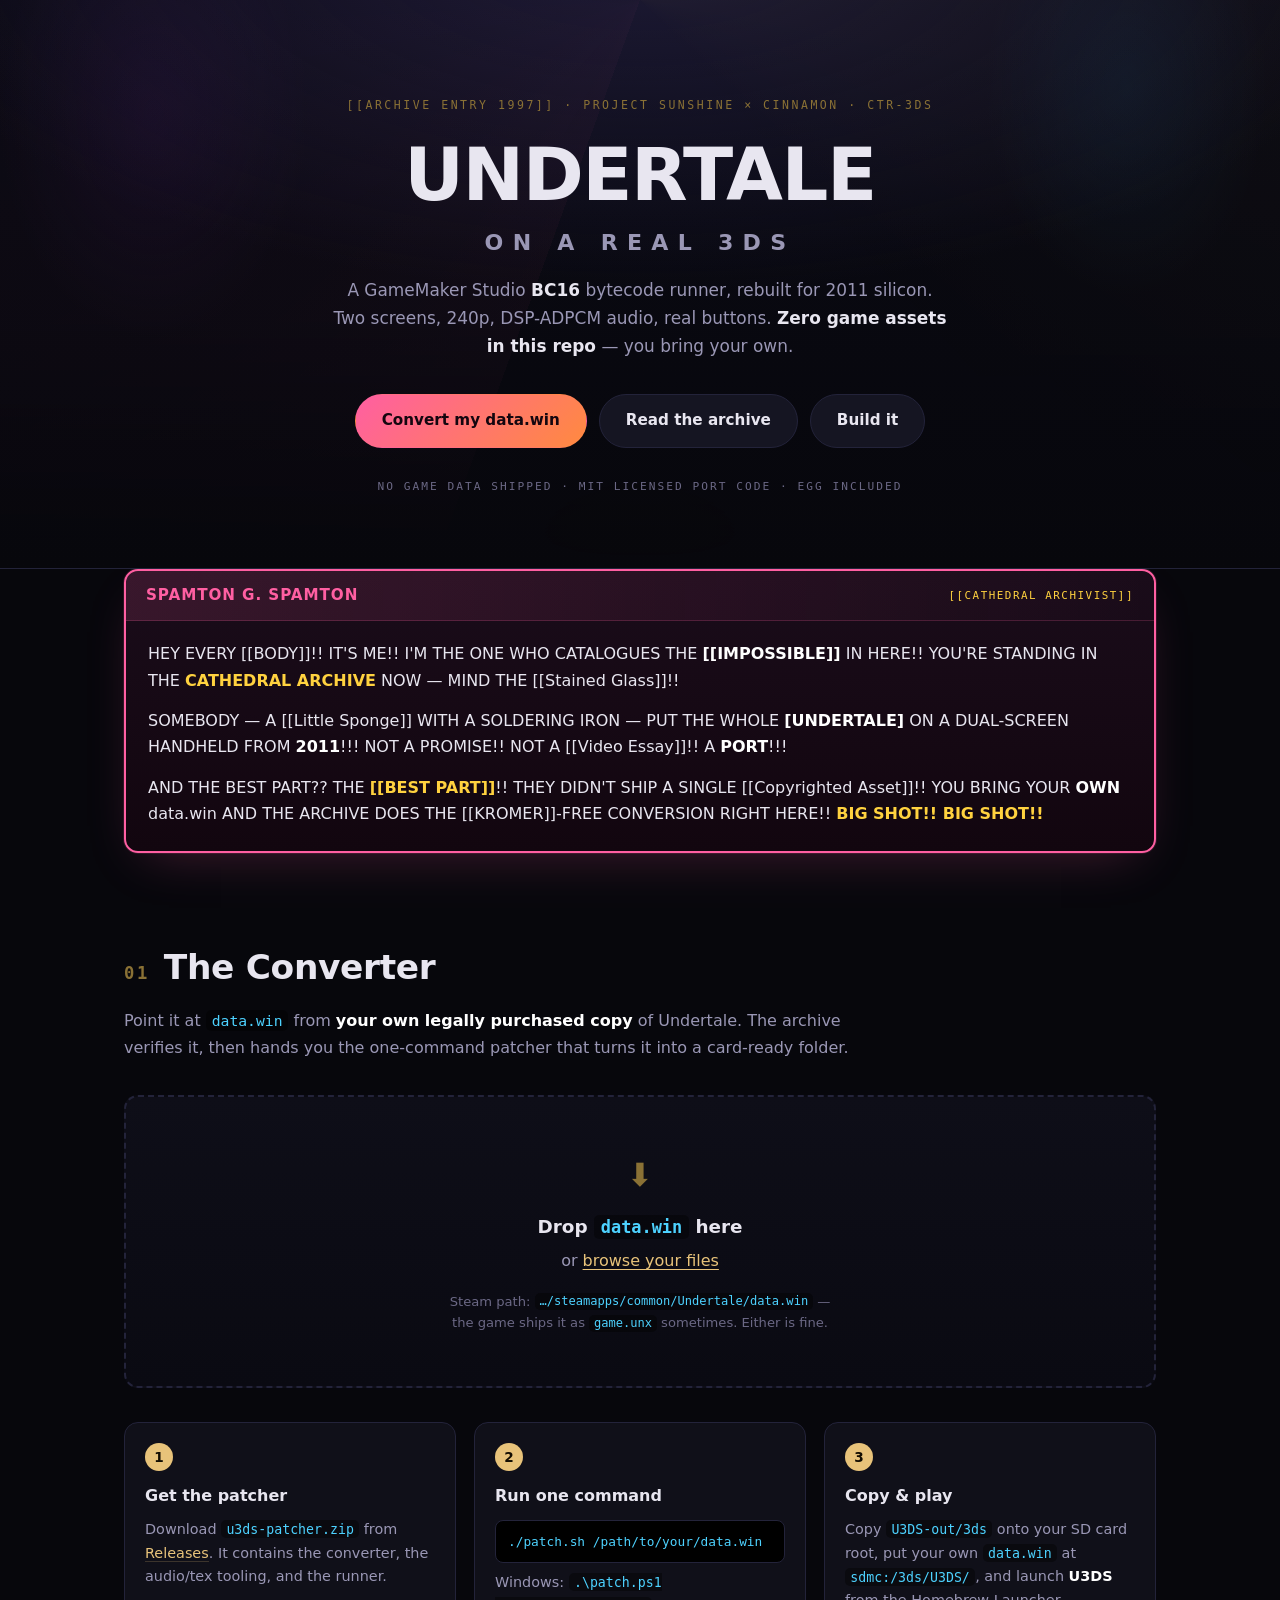
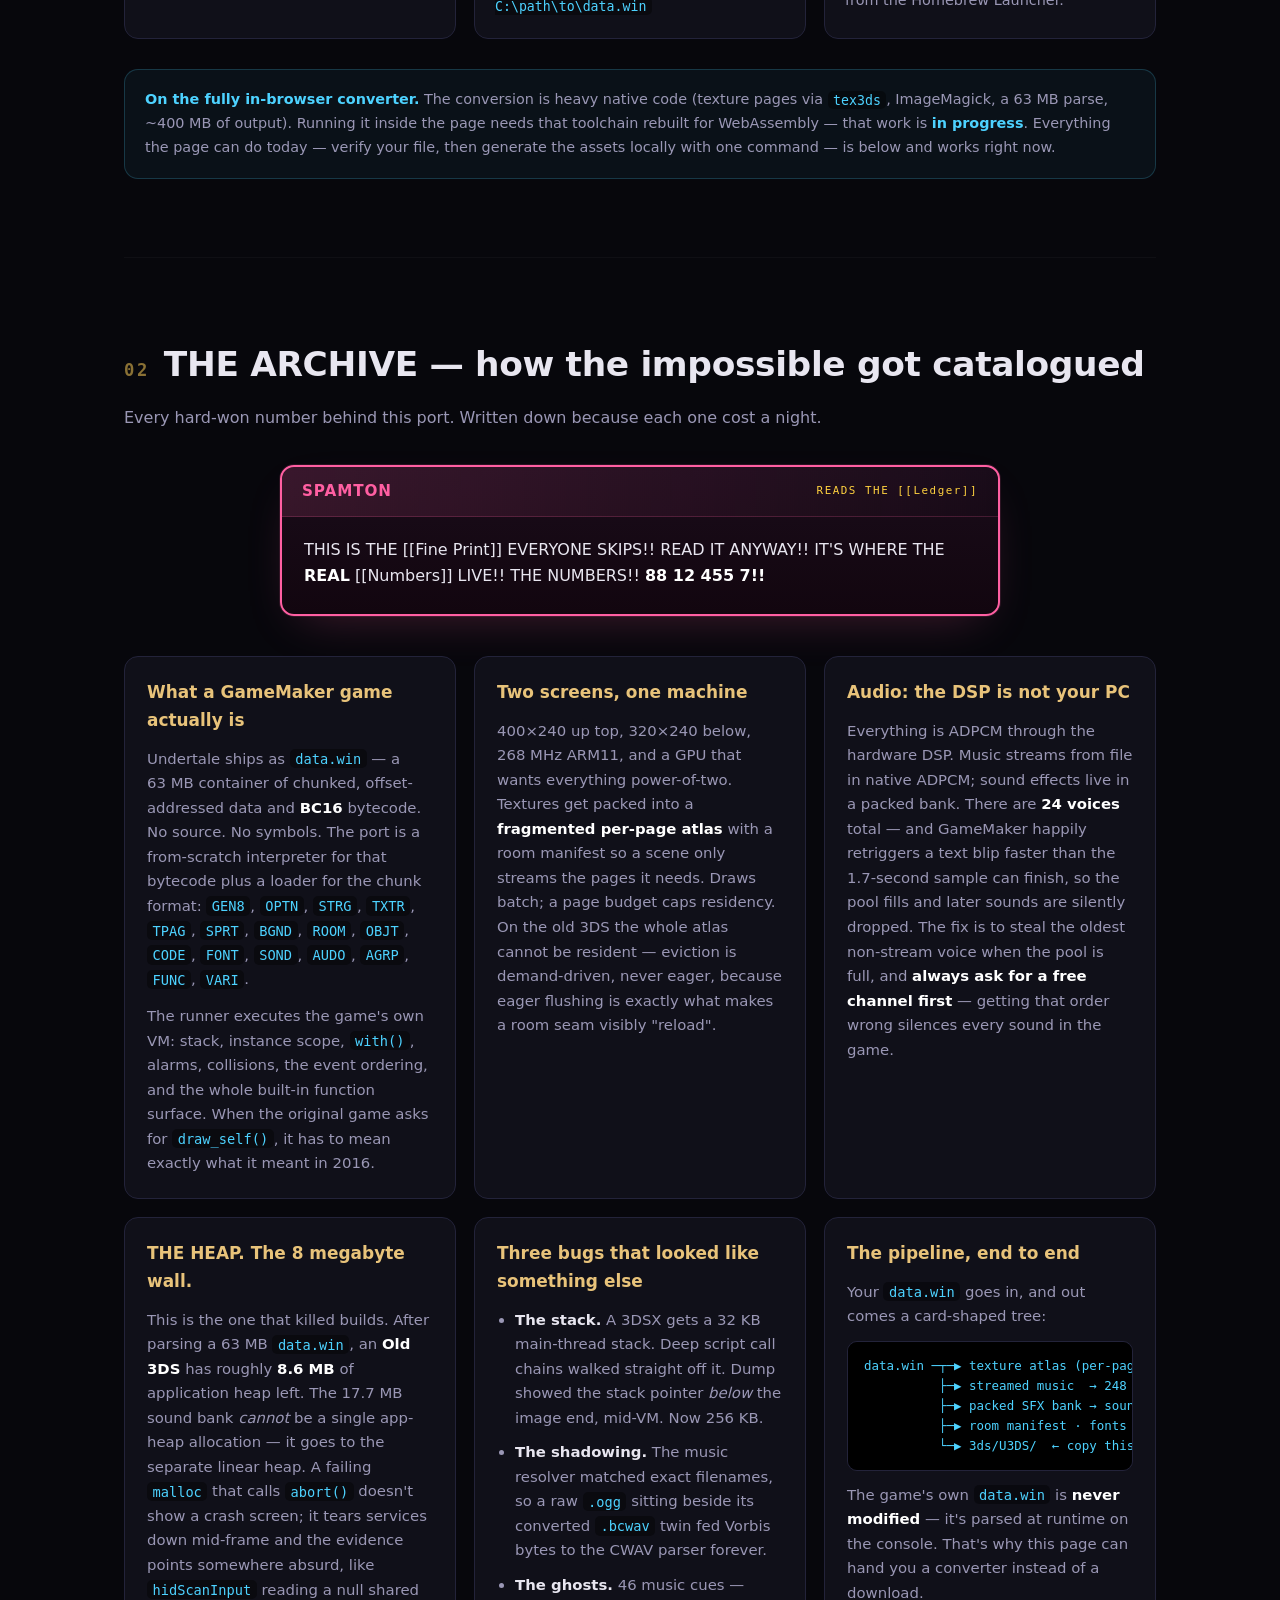
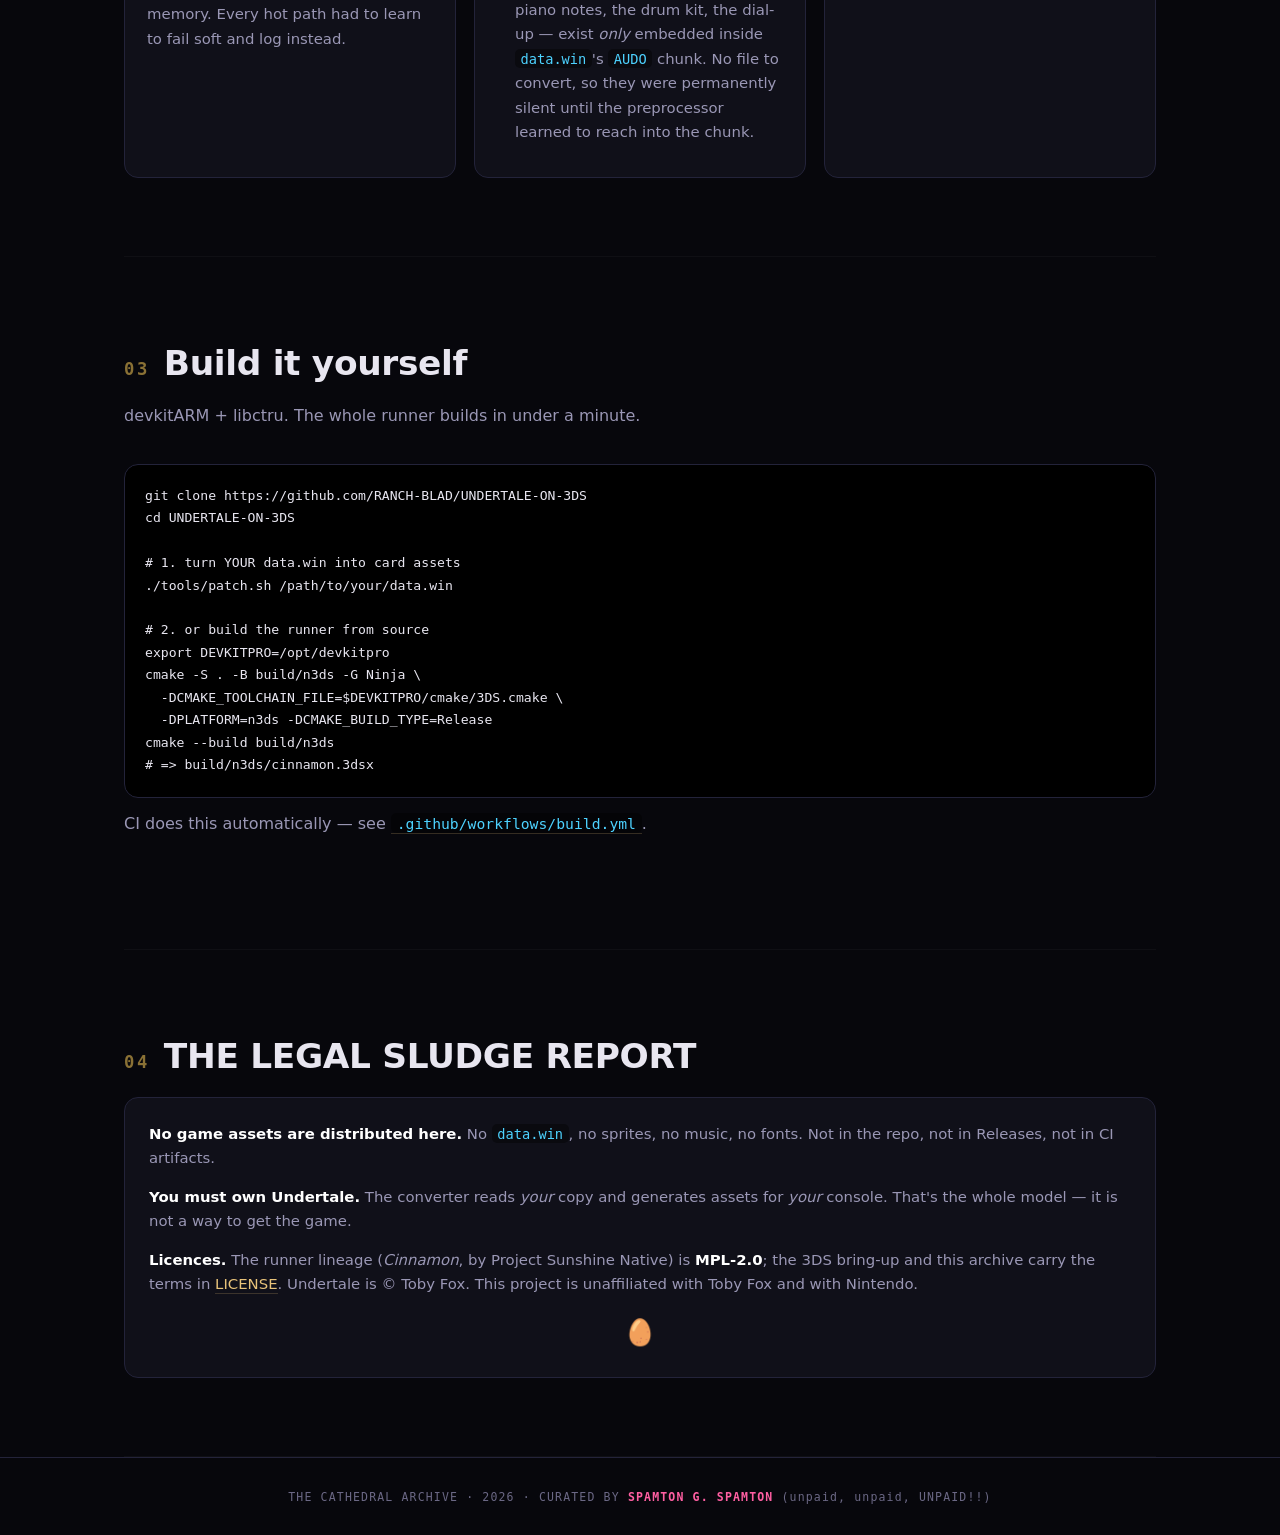
==== docs/index.html @ ea63e099 "[[HERE IT IS!!]] U3DS v1.0 - the cathedral archive Ships the full port: GameMaker BC16 runner for ol" ====
<!DOCTYPE html>
<html lang="en">
<head>
<meta charset="utf-8">
<meta name="viewport" content="width=device-width, initial-scale=1">
<title>UNDERTALE ON 3DS — the cathedral archive</title>
<meta name="description" content="UNDERTALE running natively on old 3DS/2DS homebrew. Bring your own data.win. Convert, copy, play.">
<link rel="stylesheet" href="assets/style.css">
<link rel="icon" href="data:image/svg+xml,<svg xmlns='http://www.w3.org/2000/svg' viewBox='0 0 100 100'><text y='.9em' font-size='90'>🥚</text></svg>">
</head>
<body>

<header class="hero">
  <div class="stained"></div>
  <div class="hero-inner">
    <p class="eyebrow">[[ARCHIVE ENTRY 1997]] · PROJECT SUNSHINE × CINNAMON · CTR-3DS</p>
    <h1>UNDERTALE<span>on a real 3DS</span></h1>
    <p class="lede">
      A GameMaker Studio <b>BC16</b> bytecode runner, rebuilt for 2011 silicon.
      Two screens, 240p, DSP-ADPCM audio, real buttons.
      <b>Zero game assets in this repo</b> — you bring your own.
    </p>
    <div class="hero-cta">
      <a class="btn btn-primary" href="#convert">Convert my data.win</a>
      <a class="btn" href="#archive">Read the archive</a>
      <a class="btn" href="#build">Build it</a>
    </div>
    <p class="banner-note">NO GAME DATA SHIPPED · MIT LICENSED PORT CODE · EGG INCLUDED</p>
  </div>
</header>

<main>

<!-- ══════════════════ SPAMTON SPEAKS ══════════════════ -->
<section class="spamton" id="spamton">
  <div class="spamton-box">
    <div class="spamton-head">
      <span class="spamton-name">SPAMTON G. SPAMTON</span>
      <span class="spamton-tag">[[CATHEDRAL ARCHIVIST]]</span>
    </div>
    <div class="spamton-body">
      <p>HEY EVERY [[BODY]]!! IT'S ME!! I'M THE ONE WHO CATALOGUES THE <b>[[IMPOSSIBLE]]</b> IN HERE!! YOU'RE STANDING IN THE <span class="hl">CATHEDRAL ARCHIVE</span> NOW — MIND THE [[Stained Glass]]!!</p>
      <p>SOMEBODY — A [[Little Sponge]] WITH A SOLDERING IRON — PUT THE WHOLE <b>[UNDERTALE]</b> ON A DUAL-SCREEN HANDHELD FROM <b>2011</b>!!! NOT A PROMISE!! NOT A [[Video Essay]]!! A <b>PORT</b>!!!</p>
      <p>AND THE BEST PART?? THE <span class="hl">[[BEST PART]]</span>!! THEY DIDN'T SHIP A SINGLE [[Copyrighted Asset]]!! YOU BRING YOUR <b>OWN</b> data.win AND THE ARCHIVE DOES THE [[KROMER]]-FREE CONVERSION RIGHT HERE!! <span class="blink">BIG SHOT!! BIG SHOT!!</span></p>
    </div>
  </div>
</section>

<!-- ══════════════════ CONVERTER ══════════════════ -->
<section id="convert" class="section">
  <h2><span class="num">01</span> The Converter</h2>
  <p class="sub">Point it at <code>data.win</code> from <b>your own legally purchased copy</b> of Undertale. The archive verifies it, then hands you the one-command patcher that turns it into a card-ready folder.</p>

  <div class="converter">
    <div class="drop" id="drop">
      <input type="file" id="file" accept=".win,.unx" hidden>
      <div class="drop-inner">
        <div class="drop-icon">⬇</div>
        <p class="drop-title">Drop <code>data.win</code> here</p>
        <p class="drop-sub">or <button class="link" id="browse">browse your files</button></p>
        <p class="drop-hint">Steam path: <code>…/steamapps/common/Undertale/data.win</code> —<br>the game ships it as <code>game.unx</code> sometimes. Either is fine.</p>
      </div>
    </div>

    <div class="report" id="report" hidden>
      <h3>Analysis</h3>
      <table class="kv" id="kv"></table>
      <div id="verdict"></div>
    </div>
  </div>

  <div class="steps">
    <div class="step">
      <span class="step-n">1</span>
      <h4>Get the patcher</h4>
      <p>Download <code>u3ds-patcher.zip</code> from <a href="../../releases/latest">Releases</a>. It contains the converter, the audio/tex tooling, and the runner.</p>
    </div>
    <div class="step">
      <span class="step-n">2</span>
      <h4>Run one command</h4>
      <pre><code>./patch.sh /path/to/your/data.win</code></pre>
      <p>Windows: <code>.\patch.ps1 C:\path\to\data.win</code></p>
    </div>
    <div class="step">
      <span class="step-n">3</span>
      <h4>Copy &amp; play</h4>
      <p>Copy <code>U3DS-out/3ds</code> onto your SD card root, put your own <code>data.win</code> at <code>sdmc:/3ds/U3DS/</code>, and launch <b>U3DS</b> from the Homebrew Launcher.</p>
    </div>
  </div>

  <div class="notice">
    <b>On the fully in-browser converter.</b> The conversion is heavy native code
    (texture pages via <code>tex3ds</code>, ImageMagick, a 63&nbsp;MB parse, ~400&nbsp;MB of output).
    Running it inside the page needs that toolchain rebuilt for WebAssembly — that work is
    <b>in progress</b>. Everything the page can do today — verify your file, then generate the
    assets locally with one command — is below and works right now.
  </div>
</section>

<!-- ══════════════════ THE ARCHIVE ══════════════════ -->
<section id="archive" class="section">
  <h2><span class="num">02</span> THE ARCHIVE — how the impossible got catalogued</h2>
  <p class="sub">Every hard-won number behind this port. Written down because each one cost a night.</p>

  <div class="spamton small">
    <div class="spamton-box">
      <div class="spamton-head"><span class="spamton-name">SPAMTON</span><span class="spamton-tag">READS THE [[Ledger]]</span></div>
      <div class="spamton-body">
        <p>THIS IS THE [[Fine Print]] EVERYONE SKIPS!! READ IT ANYWAY!! IT'S WHERE THE <b>REAL</b> [[Numbers]] LIVE!! THE NUMBERS!! <b>88 12 455 7!!</b></p>
      </div>
    </div>
  </div>

  <div class="grid">
    <article class="card">
      <h3>What a GameMaker game actually is</h3>
      <p>Undertale ships as <code>data.win</code> — a 63&nbsp;MB container of chunked, offset-addressed data
      and <b>BC16</b> bytecode. No source. No symbols. The port is a from-scratch interpreter for that
      bytecode plus a loader for the chunk format: <code>GEN8</code>, <code>OPTN</code>, <code>STRG</code>,
      <code>TXTR</code>, <code>TPAG</code>, <code>SPRT</code>, <code>BGND</code>, <code>ROOM</code>,
      <code>OBJT</code>, <code>CODE</code>, <code>FONT</code>, <code>SOND</code>, <code>AUDO</code>,
      <code>AGRP</code>, <code>FUNC</code>, <code>VARI</code>.</p>
      <p>The runner executes the game's own VM: stack, instance scope, <code>with()</code>, alarms,
      collisions, the event ordering, and the whole built-in function surface. When the
      original game asks for <code>draw_self()</code>, it has to mean exactly what it meant in 2016.</p>
    </article>

    <article class="card">
      <h3>Two screens, one machine</h3>
      <p>400×240 up top, 320×240 below, 268&nbsp;MHz ARM11, and a GPU that wants everything
      power-of-two. Textures get packed into a <b>fragmented per-page atlas</b> with a room
      manifest so a scene only streams the pages it needs. Draws batch; a page budget caps
      residency. On the old 3DS the whole atlas cannot be resident — eviction is demand-driven,
      never eager, because eager flushing is exactly what makes a room seam visibly "reload".</p>
    </article>

    <article class="card">
      <h3>Audio: the DSP is not your PC</h3>
      <p>Everything is ADPCM through the hardware DSP. Music streams from file in native
      ADPCM; sound effects live in a packed bank. There are <b>24 voices</b> total — and
      GameMaker happily retriggers a text blip faster than the 1.7-second sample can finish,
      so the pool fills and later sounds are silently dropped. The fix is to steal the oldest
      non-stream voice when the pool is full, and <b>always ask for a free channel first</b> —
      getting that order wrong silences every sound in the game.</p>
    </article>

    <article class="card">
      <h3>THE HEAP. The 8 megabyte wall.</h3>
      <p>This is the one that killed builds. After parsing a 63&nbsp;MB <code>data.win</code>, an
      <b>Old 3DS</b> has roughly <b>8.6&nbsp;MB</b> of application heap left. The 17.7&nbsp;MB sound bank
      <i>cannot</i> be a single app-heap allocation — it goes to the separate linear heap.
      A failing <code>malloc</code> that calls <code>abort()</code> doesn't show a crash screen; it tears
      services down mid-frame and the evidence points somewhere absurd, like <code>hidScanInput</code>
      reading a null shared memory. Every hot path had to learn to fail soft and log instead.</p>
    </article>

    <article class="card">
      <h3>Three bugs that looked like something else</h3>
      <ul>
        <li><b>The stack.</b> A 3DSX gets a 32&nbsp;KB main-thread stack. Deep script call chains
        walked straight off it. Dump showed the stack pointer <i>below</i> the image end, mid-VM.
        Now 256&nbsp;KB.</li>
        <li><b>The shadowing.</b> The music resolver matched exact filenames, so a raw
        <code>.ogg</code> sitting beside its converted <code>.bcwav</code> twin fed Vorbis bytes to the
        CWAV parser forever.</li>
        <li><b>The ghosts.</b> 46 music cues — piano notes, the drum kit, the dial-up — exist
        <i>only</i> embedded inside <code>data.win</code>'s <code>AUDO</code> chunk. No file to convert,
        so they were permanently silent until the preprocessor learned to reach into the chunk.</li>
      </ul>
    </article>

    <article class="card">
      <h3>The pipeline, end to end</h3>
      <p>Your <code>data.win</code> goes in, and out comes a card-shaped tree:</p>
      <pre class="flow">data.win ─┬─▶ texture atlas (per-page .t3x) + direct assets
          ├─▶ streamed music  → 248 × .bcwav   (incl. embedded-AUDO)
          ├─▶ packed SFX bank → sound_bank.bin (PCM16)
          ├─▶ room manifest · fonts · borders
          └─▶ 3ds/U3DS/  ← copy this to the card</pre>
      <p>The game's own <code>data.win</code> is <b>never modified</b> — it's parsed at runtime on the
      console. That's why this page can hand you a converter instead of a download.</p>
    </article>
  </div>
</section>

<!-- ══════════════════ BUILD ══════════════════ -->
<section id="build" class="section">
  <h2><span class="num">03</span> Build it yourself</h2>
  <p class="sub">devkitARM + libctru. The whole runner builds in under a minute.</p>
<pre class="code"><code>git clone https://github.com/RANCH-BLAD/UNDERTALE-ON-3DS
cd UNDERTALE-ON-3DS

# 1. turn YOUR data.win into card assets
./tools/patch.sh /path/to/your/data.win

# 2. or build the runner from source
export DEVKITPRO=/opt/devkitpro
cmake -S . -B build/n3ds -G Ninja \
  -DCMAKE_TOOLCHAIN_FILE=$DEVKITPRO/cmake/3DS.cmake \
  -DPLATFORM=n3ds -DCMAKE_BUILD_TYPE=Release
cmake --build build/n3ds
# => build/n3ds/cinnamon.3dsx</code></pre>
  <p class="sub">CI does this automatically — see <a href=".github/workflows/build.yml"><code>.github/workflows/build.yml</code></a>.</p>
</section>

<!-- ══════════════════ LEGAL ══════════════════ -->
<section id="legal" class="section">
  <h2><span class="num">04</span> THE LEGAL SLUDGE REPORT</h2>
  <div class="legal">
    <p><b>No game assets are distributed here.</b> No <code>data.win</code>, no sprites, no music, no fonts.
    Not in the repo, not in Releases, not in CI artifacts.</p>
    <p><b>You must own Undertale.</b> The converter reads <i>your</i> copy and generates assets for
    <i>your</i> console. That's the whole model — it is not a way to get the game.</p>
    <p><b>Licences.</b> The runner lineage (<i>Cinnamon</i>, by Project Sunshine Native) is
    <b>MPL-2.0</b>; the 3DS bring-up and this archive carry the terms in <a href="LICENSE">LICENSE</a>.
    Undertale is © Toby Fox. This project is unaffiliated with Toby Fox and with Nintendo.</p>
    <p class="egg">🥚</p>
  </div>
</section>

</main>

<footer>
  <p>THE CATHEDRAL ARCHIVE · <span id="year"></span> · CURATED BY <b>SPAMTON G. SPAMTON</b> (unpaid, unpaid, UNPAID!!)</p>
</footer>

<script src="assets/app.js"></script>
</body>
</html>
---- docs/assets/style.css ----
/* ══════════════════════════════════════════════════════════════
   UNDERTALE ON 3DS — the cathedral archive
   Stained glass · CRT phosphor · 3DS menu chrome
   ══════════════════════════════════════════════════════════════ */

:root{
  --bg:#07070c;
  --bg2:#0c0c14;
  --panel:#101019;
  --panel2:#151522;
  --line:#23233a;
  --ink:#e8e6f0;
  --dim:#9a97b5;
  --dimmer:#6b6885;
  --gold:#e8c37a;
  --gold-dim:#8a7135;
  --spam:#ff5fa2;
  --spam2:#ffd23f;
  --ctr:#4dd2ff;
  --green:#7ee08a;
  --red:#ff6b6b;
  --radius:14px;
  --mono:ui-monospace,"SF Mono",Menlo,Consolas,"DejaVu Sans Mono",monospace;
  --sans:"Inter",system-ui,-apple-system,"Segoe UI",Roboto,sans-serif;
}

*{box-sizing:border-box}
html{scroll-behavior:smooth}
body{
  margin:0;background:var(--bg);color:var(--ink);
  font-family:var(--sans);line-height:1.65;
  -webkit-font-smoothing:antialiased;
  overflow-x:hidden;
}
code{font-family:var(--mono);font-size:.92em;background:#0006;padding:.12em .4em;border-radius:5px;color:var(--ctr)}
a{color:var(--gold);text-decoration:none;border-bottom:1px solid #e8c37a33}
a:hover{border-bottom-color:var(--gold)}
b{color:#fff}

/* ── hero ─────────────────────────────────────────────────── */
.hero{position:relative;overflow:hidden;border-bottom:1px solid var(--line);
  background:
    radial-gradient(1100px 500px at 50% -10%, #1d1a35 0%, transparent 70%),
    linear-gradient(180deg,#0a0a14,#07070c);
}
.hero .stained{position:absolute;inset:0;opacity:.5;pointer-events:none;
  background:
    radial-gradient(220px 320px at 12% 20%, #4a1f6b55, transparent 70%),
    radial-gradient(200px 300px at 88% 15%, #1f4a6b55, transparent 70%),
    radial-gradient(260px 260px at 50% 115%, #6b4a1f44, transparent 70%),
    conic-gradient(from 200deg at 50% 0%, #ff5fa211, transparent 30%, #ffd23f11 60%, transparent 85%);
  mask-image:linear-gradient(180deg,#000 0%,#000 55%,transparent 100%);
}
.hero-inner{position:relative;max-width:960px;margin:0 auto;padding:96px 24px 72px;text-align:center}
.eyebrow{font-family:var(--mono);font-size:.72rem;letter-spacing:.22em;color:var(--gold-dim);margin:0 0 22px}
.hero h1{font-size:clamp(2.4rem,7vw,4.6rem);line-height:1.02;margin:0 0 22px;letter-spacing:-.02em;font-weight:800}
.hero h1 span{display:block;font-size:.3em;letter-spacing:.42em;font-weight:600;color:var(--dim);margin-top:20px;text-transform:uppercase}
.lede{max-width:620px;margin:0 auto 34px;color:var(--dim);font-size:1.06rem}
.lede b{color:var(--ink)}
.hero-cta{display:flex;gap:12px;justify-content:center;flex-wrap:wrap}
.btn{display:inline-block;padding:13px 26px;border-radius:999px;border:1px solid var(--line)!important;
  background:var(--panel2);color:var(--ink);font-weight:600;font-size:.95rem;transition:.18s}
.btn:hover{background:#1d1d2e;transform:translateY(-1px);color:#fff}
.btn-primary{background:linear-gradient(135deg,#ff5fa2,#ff8a3f);border-color:transparent!important;color:#14060f}
.btn-primary:hover{filter:brightness(1.12);color:#14060f}
.banner-note{margin:30px 0 0;font-family:var(--mono);font-size:.7rem;letter-spacing:.18em;color:var(--dimmer)}

/* ── layout ───────────────────────────────────────────────── */
main{max-width:1080px;margin:0 auto;padding:0 24px}
.section{padding:78px 0;border-bottom:1px solid #ffffff08}
.section h2{font-size:clamp(1.5rem,3.4vw,2.15rem);margin:0 0 12px;letter-spacing:-.01em;display:flex;align-items:baseline;gap:14px;flex-wrap:wrap}
.section h2 .num{font-family:var(--mono);font-size:.5em;color:var(--gold-dim);letter-spacing:.15em}
.sub{color:var(--dim);max-width:760px;margin:0 0 34px}

/* ── spamton ──────────────────────────────────────────────── */
.spamton{margin:0 0 8px}
.spamton-box{
  border:2px solid var(--spam);
  border-radius:var(--radius);
  background:linear-gradient(180deg,#1a0c1a,#12060f);
  box-shadow:0 0 0 1px #ff5fa222, 0 18px 50px -20px #ff5fa244;
  overflow:hidden;
}
.spamton-head{display:flex;justify-content:space-between;align-items:center;gap:12px;flex-wrap:wrap;
  padding:12px 20px;background:linear-gradient(90deg,#ff5fa222,transparent);border-bottom:1px solid #ff5fa233}
.spamton-name{font-weight:900;letter-spacing:.06em;color:var(--spam);font-size:.95rem}
.spamton-tag{font-family:var(--mono);font-size:.68rem;letter-spacing:.14em;color:var(--spam2)}
.spamton-body{padding:20px 22px 24px}
.spamton-body p{margin:0 0 14px}
.spamton-body p:last-child{margin-bottom:0}
.spamton.small .spamton-box{max-width:720px;margin:0 auto 40px}
.hl{color:var(--spam2);font-weight:700}
.blink{animation:blink 1.4s steps(2,start) infinite;color:var(--spam2);font-weight:800}
@keyframes blink{50%{opacity:.25}}

/* ── converter ────────────────────────────────────────────── */
.converter{display:grid;gap:20px}
.drop{position:relative;border:2px dashed var(--line);border-radius:var(--radius);
  background:linear-gradient(180deg,#0e0e18,#0a0a12);transition:.2s;cursor:pointer}
.drop:hover{border-color:var(--gold-dim);background:#101020}
.drop.over{border-color:var(--spam);background:#180c18}
.drop-inner{padding:52px 24px;text-align:center}
.drop-icon{font-size:2rem;color:var(--gold-dim);margin-bottom:10px}
.drop-title{margin:0;font-size:1.15rem;font-weight:700}
.drop-sub{margin:6px 0 0;color:var(--dim)}
.drop-hint{margin:16px 0 0;font-size:.82rem;color:var(--dimmer)}
.link{background:none;border:0;color:var(--gold);cursor:pointer;font:inherit;
  text-decoration:underline;text-underline-offset:3px;padding:0}
.report{border:1px solid var(--line);border-radius:var(--radius);background:var(--panel);padding:22px}
.report h3{margin:0 0 14px;font-size:1.05rem}
.kv{width:100%;border-collapse:collapse;font-family:var(--mono);font-size:.84rem}
.kv td{padding:7px 0;border-bottom:1px solid #ffffff0a;vertical-align:top}
.kv td:first-child{color:var(--dim);white-space:nowrap;padding-right:18px;width:42%}
.kv td:last-child{color:var(--ink);word-break:break-word}
.verdict{margin-top:16px;padding:14px 16px;border-radius:10px;font-weight:600;font-size:.92rem}
.verdict.ok{background:#7ee08a18;border:1px solid #7ee08a44;color:var(--green)}
.verdict.bad{background:#ff6b6b18;border:1px solid #ff6b6b44;color:var(--red)}
.verdict.warn{background:#ffd23f14;border:1px solid #ffd23f44;color:var(--spam2)}

.steps{display:grid;grid-template-columns:repeat(auto-fit,minmax(230px,1fr));gap:18px;margin-top:34px}
.step{border:1px solid var(--line);border-radius:var(--radius);background:var(--panel);padding:20px}
.step-n{display:inline-grid;place-items:center;width:28px;height:28px;border-radius:50%;
  background:var(--gold);color:#120d02;font-weight:800;font-size:.85rem;margin-bottom:12px}
.step h4{margin:0 0 8px;font-size:1rem}
.step p{margin:8px 0 0;color:var(--dim);font-size:.9rem}
.step pre{margin:10px 0 0}
.step pre code{display:block;padding:10px 12px;background:#000;border:1px solid var(--line);border-radius:8px;overflow-x:auto;font-size:.8rem}
.notice{margin-top:30px;padding:18px 20px;border-radius:var(--radius);
  background:#4dd2ff0d;border:1px solid #4dd2ff33;color:var(--dim);font-size:.9rem}
.notice b{color:var(--ctr)}

/* ── archive cards ─────────────────────────────────────────── */
.grid{display:grid;grid-template-columns:repeat(auto-fit,minmax(300px,1fr));gap:18px}
.card{border:1px solid var(--line);border-radius:var(--radius);background:var(--panel);padding:22px;transition:.2s}
.card:hover{border-color:#33334d;background:var(--panel2)}
.card h3{margin:0 0 12px;font-size:1.06rem;color:var(--gold)}
.card p{margin:0 0 12px;color:var(--dim);font-size:.93rem}
.card p:last-child{margin-bottom:0}
.card ul{margin:0;padding-left:18px;color:var(--dim);font-size:.93rem}
.card li{margin-bottom:10px}
.card li b{color:var(--ink)}
.flow{background:#000;border:1px solid var(--line);border-radius:10px;padding:14px 16px;
  overflow-x:auto;font-size:.78rem;color:var(--ctr);margin:0 0 12px;font-family:var(--mono);line-height:1.6}

/* ── code ──────────────────────────────────────────────────── */
pre.code{background:#000;border:1px solid var(--line);border-radius:var(--radius);padding:20px;overflow-x:auto}
pre.code code{background:none;padding:0;color:var(--ink);font-size:.82rem;line-height:1.7}

/* ── legal ─────────────────────────────────────────────────── */
.legal{border:1px solid var(--line);border-radius:var(--radius);background:var(--panel);padding:24px}
.legal p{margin:0 0 14px;color:var(--dim);font-size:.93rem}
.legal p:last-child{margin:0}
.legal .egg{text-align:center;font-size:1.6rem;margin-top:18px}

footer{border-top:1px solid var(--line);padding:30px 24px;text-align:center}
footer p{margin:0;font-family:var(--mono);font-size:.72rem;letter-spacing:.1em;color:var(--dimmer)}
footer b{color:var(--spam)}

@media (max-width:600px){
  .hero-inner{padding:64px 18px 48px}
  .section{padding:56px 0}
  .drop-inner{padding:36px 16px}
}
@media (prefers-reduced-motion:reduce){
  *{animation:none!important;transition:none!important}
}
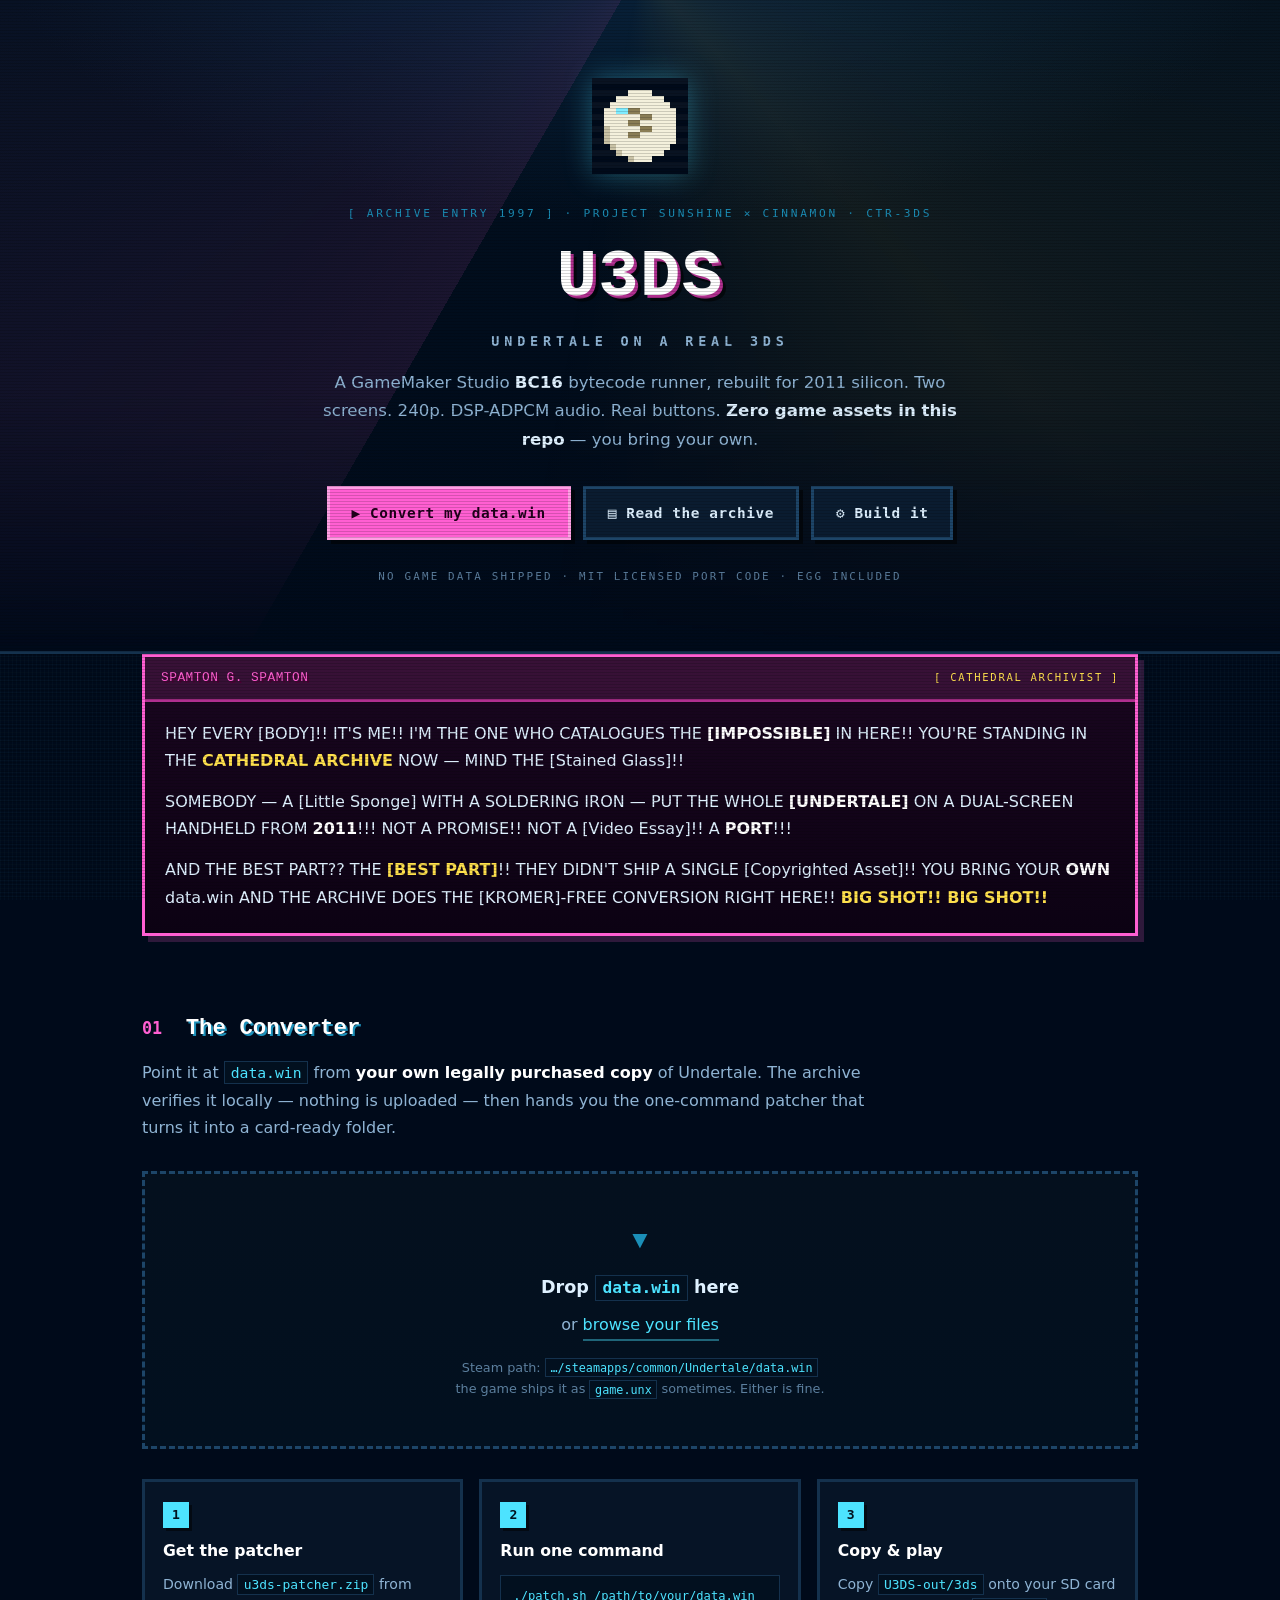
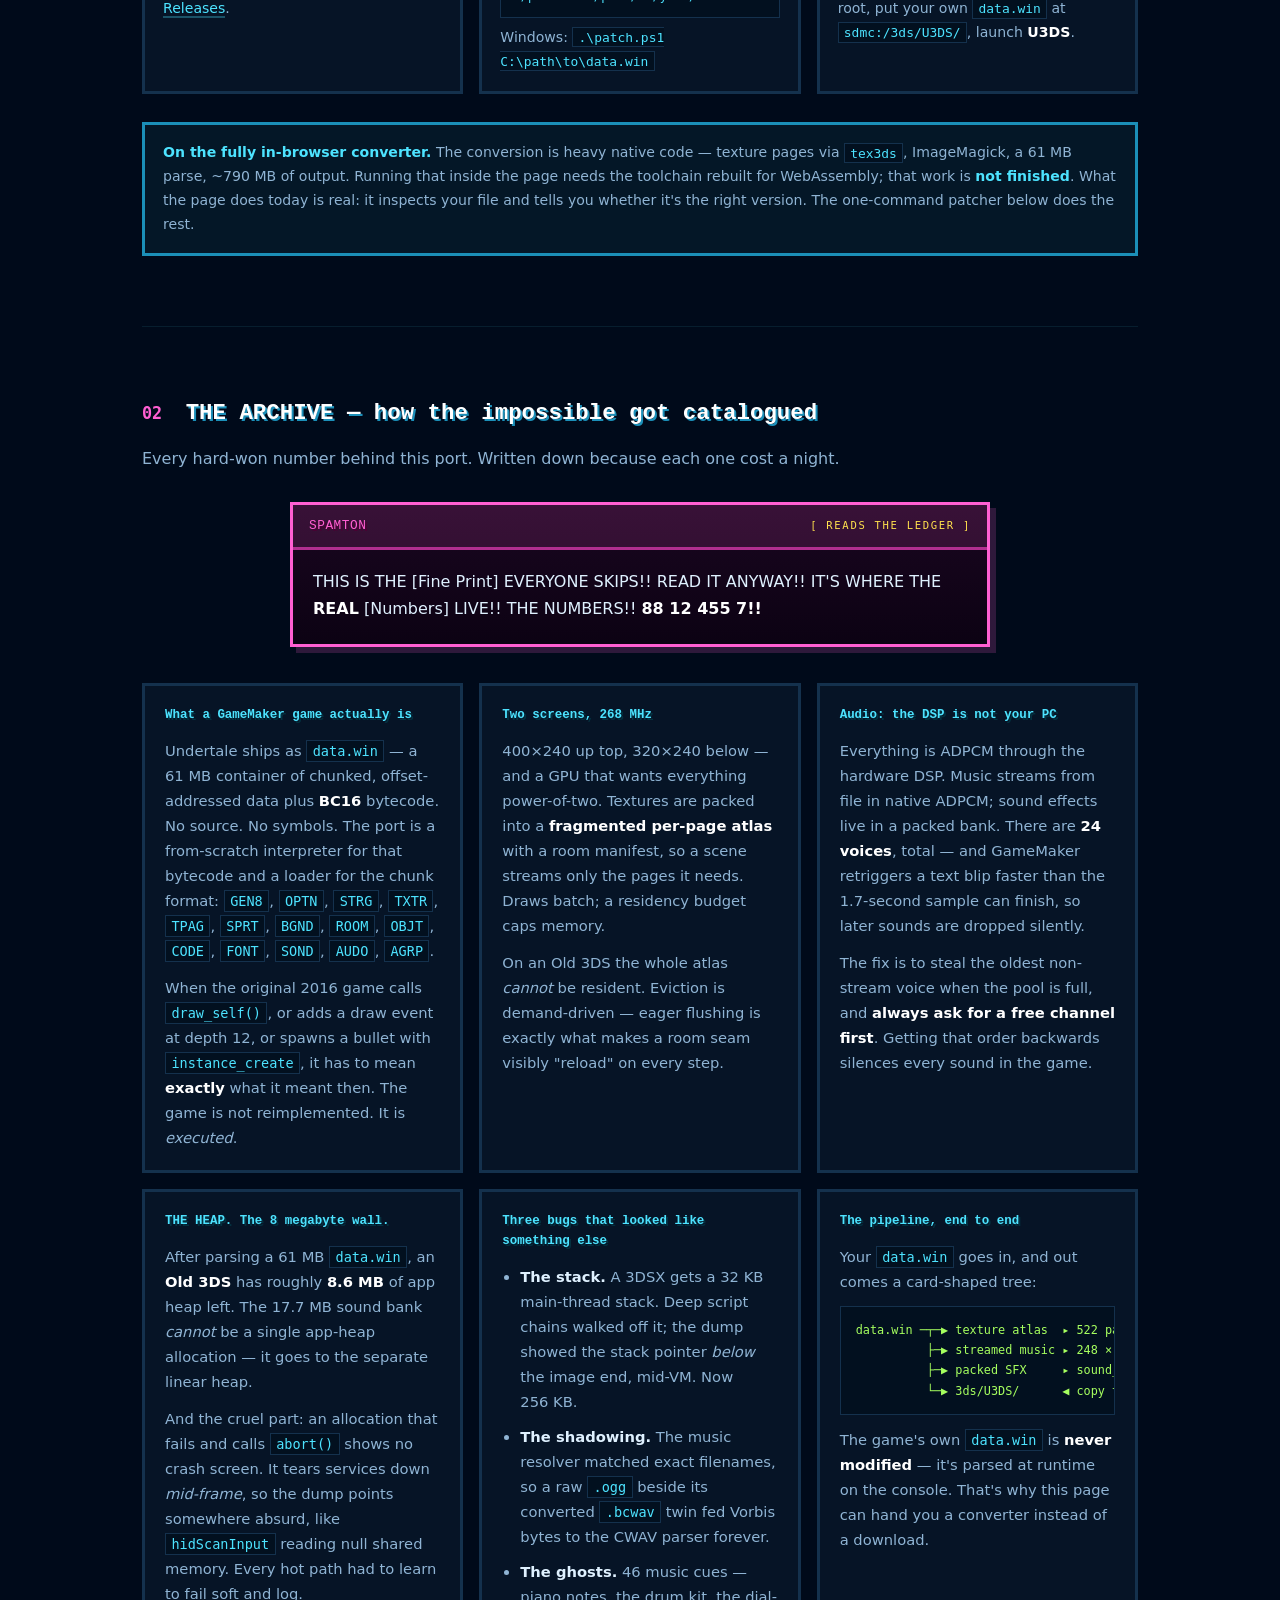
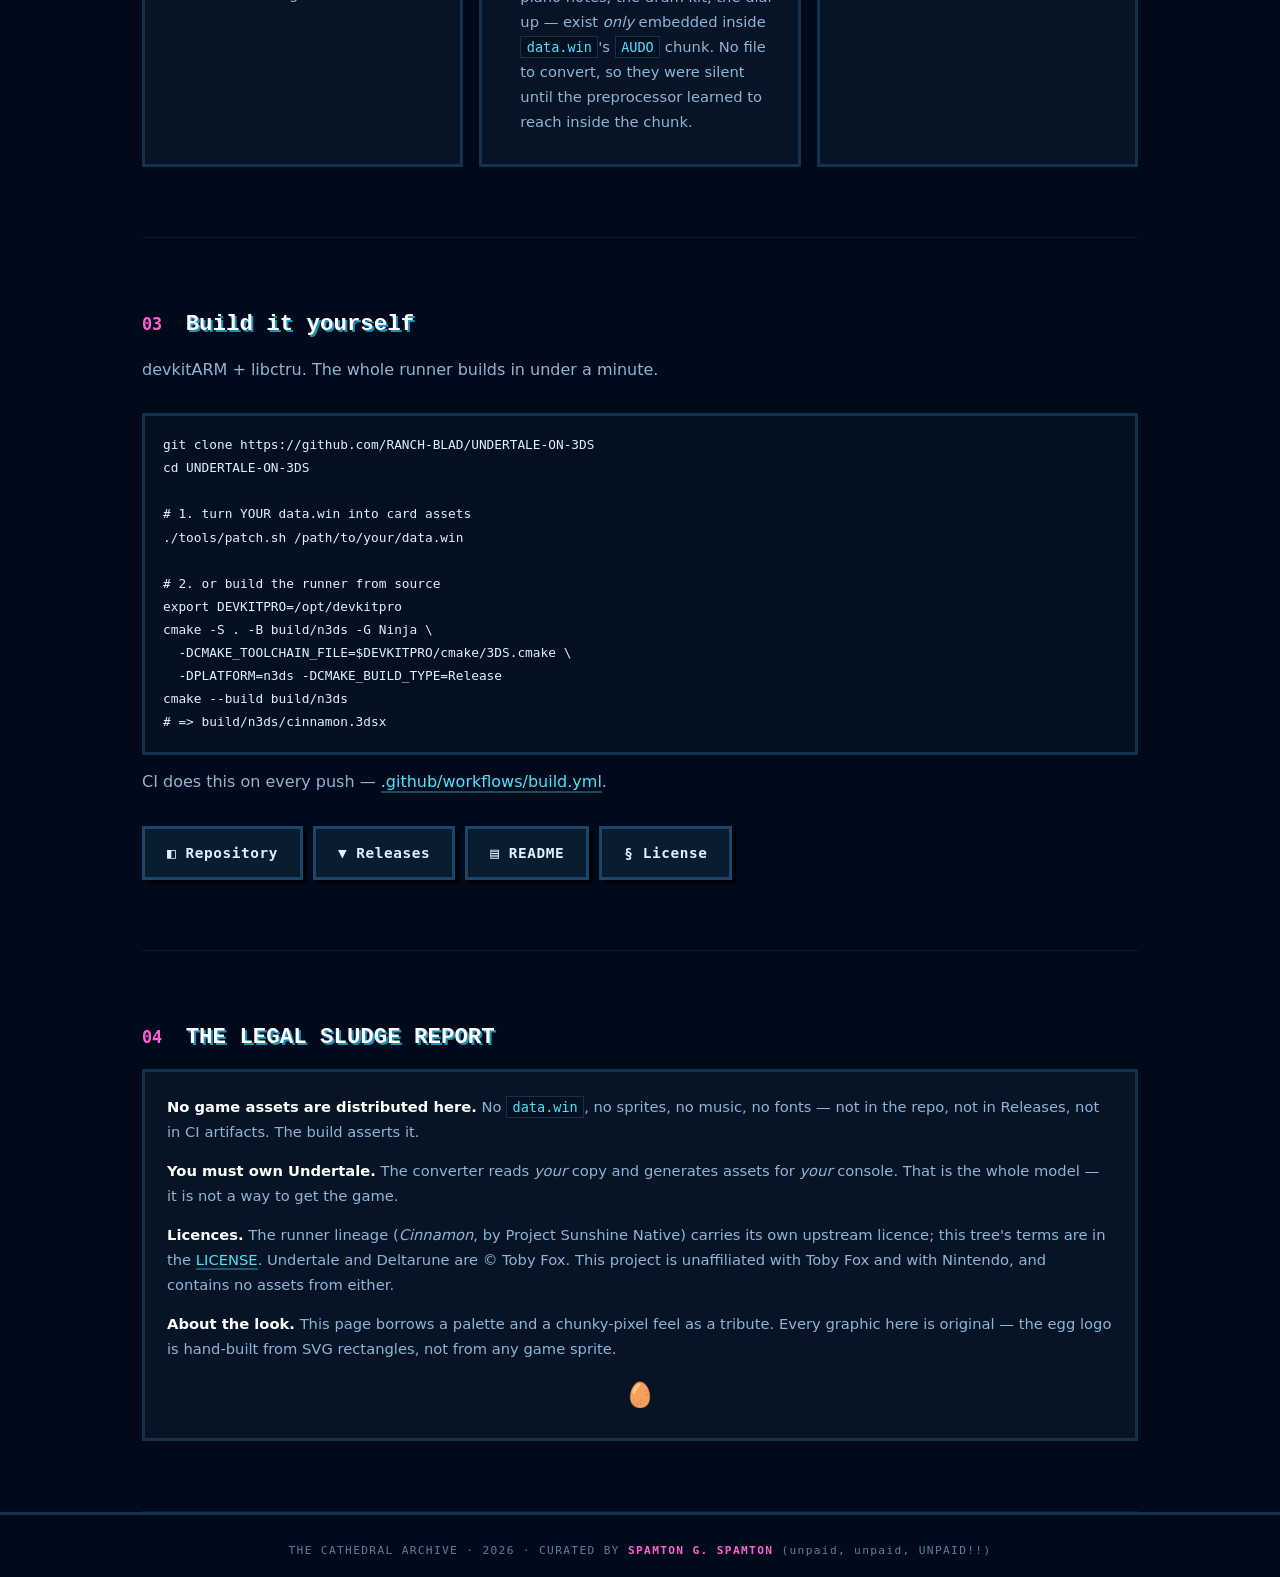
==== commit 1805e76f: "site: fix every broken link, add a link-checking CI job, pixel theme Two real 404s were live on the " ====
--- a/docs/index.html
+++ b/docs/index.html
@@ -3,69 +3,74 @@
 <head>
 <meta charset="utf-8">
 <meta name="viewport" content="width=device-width, initial-scale=1">
-<title>UNDERTALE ON 3DS — the cathedral archive</title>
+<title>U3DS — UNDERTALE on 3DS · the cathedral archive</title>
 <meta name="description" content="UNDERTALE running natively on old 3DS/2DS homebrew. Bring your own data.win. Convert, copy, play.">
+<meta name="theme-color" content="#000a1a">
 <link rel="stylesheet" href="assets/style.css">
-<link rel="icon" href="data:image/svg+xml,<svg xmlns='http://www.w3.org/2000/svg' viewBox='0 0 100 100'><text y='.9em' font-size='90'>🥚</text></svg>">
+<link rel="icon" href="assets/logo.svg" type="image/svg+xml">
 </head>
 <body>
 
+<div class="scanlines" aria-hidden="true"></div>
+<div class="pixelgrid" aria-hidden="true"></div>
+
 <header class="hero">
-  <div class="stained"></div>
   <div class="hero-inner">
-    <p class="eyebrow">[[ARCHIVE ENTRY 1997]] · PROJECT SUNSHINE × CINNAMON · CTR-3DS</p>
-    <h1>UNDERTALE<span>on a real 3DS</span></h1>
+    <img class="logo" src="assets/logo.svg" alt="" width="96" height="96">
+    <p class="eyebrow">[ ARCHIVE ENTRY 1997 ] · PROJECT SUNSHINE × CINNAMON · CTR-3DS</p>
+    <h1>U3DS<span>UNDERTALE on a real 3DS</span></h1>
     <p class="lede">
       A GameMaker Studio <b>BC16</b> bytecode runner, rebuilt for 2011 silicon.
-      Two screens, 240p, DSP-ADPCM audio, real buttons.
+      Two screens. 240p. DSP-ADPCM audio. Real buttons.
       <b>Zero game assets in this repo</b> — you bring your own.
     </p>
-    <div class="hero-cta">
-      <a class="btn btn-primary" href="#convert">Convert my data.win</a>
-      <a class="btn" href="#archive">Read the archive</a>
-      <a class="btn" href="#build">Build it</a>
-    </div>
+    <nav class="hero-cta">
+      <a class="btn btn-primary" href="#convert">▶ Convert my data.win</a>
+      <a class="btn" href="#archive">▤ Read the archive</a>
+      <a class="btn" href="#build">⚙ Build it</a>
+    </nav>
     <p class="banner-note">NO GAME DATA SHIPPED · MIT LICENSED PORT CODE · EGG INCLUDED</p>
   </div>
 </header>
 
 <main>
 
-<!-- ══════════════════ SPAMTON SPEAKS ══════════════════ -->
+<!-- ══════════════ SPAMTON ══════════════ -->
 <section class="spamton" id="spamton">
   <div class="spamton-box">
     <div class="spamton-head">
       <span class="spamton-name">SPAMTON G. SPAMTON</span>
-      <span class="spamton-tag">[[CATHEDRAL ARCHIVIST]]</span>
+      <span class="spamton-tag">[ CATHEDRAL ARCHIVIST ]</span>
     </div>
     <div class="spamton-body">
-      <p>HEY EVERY [[BODY]]!! IT'S ME!! I'M THE ONE WHO CATALOGUES THE <b>[[IMPOSSIBLE]]</b> IN HERE!! YOU'RE STANDING IN THE <span class="hl">CATHEDRAL ARCHIVE</span> NOW — MIND THE [[Stained Glass]]!!</p>
-      <p>SOMEBODY — A [[Little Sponge]] WITH A SOLDERING IRON — PUT THE WHOLE <b>[UNDERTALE]</b> ON A DUAL-SCREEN HANDHELD FROM <b>2011</b>!!! NOT A PROMISE!! NOT A [[Video Essay]]!! A <b>PORT</b>!!!</p>
-      <p>AND THE BEST PART?? THE <span class="hl">[[BEST PART]]</span>!! THEY DIDN'T SHIP A SINGLE [[Copyrighted Asset]]!! YOU BRING YOUR <b>OWN</b> data.win AND THE ARCHIVE DOES THE [[KROMER]]-FREE CONVERSION RIGHT HERE!! <span class="blink">BIG SHOT!! BIG SHOT!!</span></p>
-    </div>
-  </div>
-</section>
-
-<!-- ══════════════════ CONVERTER ══════════════════ -->
+      <p>HEY EVERY [BODY]!! IT'S ME!! I'M THE ONE WHO CATALOGUES THE <b>[IMPOSSIBLE]</b> IN HERE!! YOU'RE STANDING IN THE <span class="hl">CATHEDRAL ARCHIVE</span> NOW — MIND THE [Stained Glass]!!</p>
+      <p>SOMEBODY — A [Little Sponge] WITH A SOLDERING IRON — PUT THE WHOLE <b>[UNDERTALE]</b> ON A DUAL-SCREEN HANDHELD FROM <b>2011</b>!!! NOT A PROMISE!! NOT A [Video Essay]!! A <b>PORT</b>!!!</p>
+      <p>AND THE BEST PART?? THE <span class="hl">[BEST PART]</span>!! THEY DIDN'T SHIP A SINGLE [Copyrighted Asset]!! YOU BRING YOUR <b>OWN</b> data.win AND THE ARCHIVE DOES THE [KROMER]-FREE CONVERSION RIGHT HERE!! <span class="blink">BIG SHOT!! BIG SHOT!!</span></p>
+    </div>
+  </div>
+</section>
+
+<!-- ══════════════ CONVERTER ══════════════ -->
 <section id="convert" class="section">
   <h2><span class="num">01</span> The Converter</h2>
-  <p class="sub">Point it at <code>data.win</code> from <b>your own legally purchased copy</b> of Undertale. The archive verifies it, then hands you the one-command patcher that turns it into a card-ready folder.</p>
+  <p class="sub">Point it at <code>data.win</code> from <b>your own legally purchased copy</b> of Undertale. The archive verifies it locally — nothing is uploaded — then hands you the one-command patcher that turns it into a card-ready folder.</p>
 
   <div class="converter">
     <div class="drop" id="drop">
       <input type="file" id="file" accept=".win,.unx" hidden>
       <div class="drop-inner">
-        <div class="drop-icon">⬇</div>
+        <div class="drop-icon">▼</div>
         <p class="drop-title">Drop <code>data.win</code> here</p>
-        <p class="drop-sub">or <button class="link" id="browse">browse your files</button></p>
-        <p class="drop-hint">Steam path: <code>…/steamapps/common/Undertale/data.win</code> —<br>the game ships it as <code>game.unx</code> sometimes. Either is fine.</p>
+        <p class="drop-sub">or <button class="link" id="browse" type="button">browse your files</button></p>
+        <p class="drop-hint">Steam path: <code>…/steamapps/common/Undertale/data.win</code><br>
+        the game ships it as <code>game.unx</code> sometimes. Either is fine.</p>
       </div>
     </div>
 
     <div class="report" id="report" hidden>
       <h3>Analysis</h3>
       <table class="kv" id="kv"></table>
-      <div id="verdict"></div>
+      <div class="verdict" id="verdict"></div>
     </div>
   </div>
 
@@ -73,7 +78,8 @@
     <div class="step">
       <span class="step-n">1</span>
       <h4>Get the patcher</h4>
-      <p>Download <code>u3ds-patcher.zip</code> from <a href="../../releases/latest">Releases</a>. It contains the converter, the audio/tex tooling, and the runner.</p>
+      <p>Download <code>u3ds-patcher.zip</code> from
+        <a href="https://github.com/RANCH-BLAD/UNDERTALE-ON-3DS/releases/latest">Releases</a>.</p>
     </div>
     <div class="step">
       <span class="step-n">2</span>
@@ -84,29 +90,30 @@
     <div class="step">
       <span class="step-n">3</span>
       <h4>Copy &amp; play</h4>
-      <p>Copy <code>U3DS-out/3ds</code> onto your SD card root, put your own <code>data.win</code> at <code>sdmc:/3ds/U3DS/</code>, and launch <b>U3DS</b> from the Homebrew Launcher.</p>
+      <p>Copy <code>U3DS-out/3ds</code> onto your SD card root, put your own
+      <code>data.win</code> at <code>sdmc:/3ds/U3DS/</code>, launch <b>U3DS</b>.</p>
     </div>
   </div>
 
   <div class="notice">
-    <b>On the fully in-browser converter.</b> The conversion is heavy native code
-    (texture pages via <code>tex3ds</code>, ImageMagick, a 63&nbsp;MB parse, ~400&nbsp;MB of output).
-    Running it inside the page needs that toolchain rebuilt for WebAssembly — that work is
-    <b>in progress</b>. Everything the page can do today — verify your file, then generate the
-    assets locally with one command — is below and works right now.
-  </div>
-</section>
-
-<!-- ══════════════════ THE ARCHIVE ══════════════════ -->
+    <b>On the fully in-browser converter.</b> The conversion is heavy native code —
+    texture pages via <code>tex3ds</code>, ImageMagick, a 61&nbsp;MB parse, ~790&nbsp;MB of output.
+    Running that inside the page needs the toolchain rebuilt for WebAssembly; that work is
+    <b>not finished</b>. What the page does today is real: it inspects your file and tells you
+    whether it's the right version. The one-command patcher below does the rest.
+  </div>
+</section>
+
+<!-- ══════════════ ARCHIVE ══════════════ -->
 <section id="archive" class="section">
   <h2><span class="num">02</span> THE ARCHIVE — how the impossible got catalogued</h2>
   <p class="sub">Every hard-won number behind this port. Written down because each one cost a night.</p>
 
   <div class="spamton small">
     <div class="spamton-box">
-      <div class="spamton-head"><span class="spamton-name">SPAMTON</span><span class="spamton-tag">READS THE [[Ledger]]</span></div>
+      <div class="spamton-head"><span class="spamton-name">SPAMTON</span><span class="spamton-tag">[ READS THE LEDGER ]</span></div>
       <div class="spamton-body">
-        <p>THIS IS THE [[Fine Print]] EVERYONE SKIPS!! READ IT ANYWAY!! IT'S WHERE THE <b>REAL</b> [[Numbers]] LIVE!! THE NUMBERS!! <b>88 12 455 7!!</b></p>
+        <p>THIS IS THE [Fine Print] EVERYONE SKIPS!! READ IT ANYWAY!! IT'S WHERE THE <b>REAL</b> [Numbers] LIVE!! THE NUMBERS!! <b>88 12 455 7!!</b></p>
       </div>
     </div>
   </div>
@@ -114,76 +121,73 @@
   <div class="grid">
     <article class="card">
       <h3>What a GameMaker game actually is</h3>
-      <p>Undertale ships as <code>data.win</code> — a 63&nbsp;MB container of chunked, offset-addressed data
-      and <b>BC16</b> bytecode. No source. No symbols. The port is a from-scratch interpreter for that
-      bytecode plus a loader for the chunk format: <code>GEN8</code>, <code>OPTN</code>, <code>STRG</code>,
-      <code>TXTR</code>, <code>TPAG</code>, <code>SPRT</code>, <code>BGND</code>, <code>ROOM</code>,
-      <code>OBJT</code>, <code>CODE</code>, <code>FONT</code>, <code>SOND</code>, <code>AUDO</code>,
-      <code>AGRP</code>, <code>FUNC</code>, <code>VARI</code>.</p>
-      <p>The runner executes the game's own VM: stack, instance scope, <code>with()</code>, alarms,
-      collisions, the event ordering, and the whole built-in function surface. When the
-      original game asks for <code>draw_self()</code>, it has to mean exactly what it meant in 2016.</p>
-    </article>
-
-    <article class="card">
-      <h3>Two screens, one machine</h3>
-      <p>400×240 up top, 320×240 below, 268&nbsp;MHz ARM11, and a GPU that wants everything
-      power-of-two. Textures get packed into a <b>fragmented per-page atlas</b> with a room
-      manifest so a scene only streams the pages it needs. Draws batch; a page budget caps
-      residency. On the old 3DS the whole atlas cannot be resident — eviction is demand-driven,
-      never eager, because eager flushing is exactly what makes a room seam visibly "reload".</p>
+      <p>Undertale ships as <code>data.win</code> — a 61&nbsp;MB container of chunked, offset-addressed
+      data plus <b>BC16</b> bytecode. No source. No symbols. The port is a from-scratch interpreter
+      for that bytecode and a loader for the chunk format: <code>GEN8</code>, <code>OPTN</code>,
+      <code>STRG</code>, <code>TXTR</code>, <code>TPAG</code>, <code>SPRT</code>, <code>BGND</code>,
+      <code>ROOM</code>, <code>OBJT</code>, <code>CODE</code>, <code>FONT</code>, <code>SOND</code>,
+      <code>AUDO</code>, <code>AGRP</code>.</p>
+      <p>When the original 2016 game calls <code>draw_self()</code>, or adds a draw event at depth 12,
+      or spawns a bullet with <code>instance_create</code>, it has to mean <b>exactly</b> what it meant
+      then. The game is not reimplemented. It is <i>executed</i>.</p>
+    </article>
+
+    <article class="card">
+      <h3>Two screens, 268 MHz</h3>
+      <p>400×240 up top, 320×240 below — and a GPU that wants everything power-of-two. Textures are
+      packed into a <b>fragmented per-page atlas</b> with a room manifest, so a scene streams only the
+      pages it needs. Draws batch; a residency budget caps memory.</p>
+      <p>On an Old 3DS the whole atlas <i>cannot</i> be resident. Eviction is demand-driven — eager
+      flushing is exactly what makes a room seam visibly "reload" on every step.</p>
     </article>
 
     <article class="card">
       <h3>Audio: the DSP is not your PC</h3>
-      <p>Everything is ADPCM through the hardware DSP. Music streams from file in native
-      ADPCM; sound effects live in a packed bank. There are <b>24 voices</b> total — and
-      GameMaker happily retriggers a text blip faster than the 1.7-second sample can finish,
-      so the pool fills and later sounds are silently dropped. The fix is to steal the oldest
-      non-stream voice when the pool is full, and <b>always ask for a free channel first</b> —
-      getting that order wrong silences every sound in the game.</p>
+      <p>Everything is ADPCM through the hardware DSP. Music streams from file in native ADPCM; sound
+      effects live in a packed bank. There are <b>24 voices</b>, total — and GameMaker retriggers a
+      text blip faster than the 1.7-second sample can finish, so later sounds are dropped silently.</p>
+      <p>The fix is to steal the oldest non-stream voice when the pool is full, and <b>always ask for a
+      free channel first</b>. Getting that order backwards silences every sound in the game.</p>
     </article>
 
     <article class="card">
       <h3>THE HEAP. The 8 megabyte wall.</h3>
-      <p>This is the one that killed builds. After parsing a 63&nbsp;MB <code>data.win</code>, an
-      <b>Old 3DS</b> has roughly <b>8.6&nbsp;MB</b> of application heap left. The 17.7&nbsp;MB sound bank
-      <i>cannot</i> be a single app-heap allocation — it goes to the separate linear heap.
-      A failing <code>malloc</code> that calls <code>abort()</code> doesn't show a crash screen; it tears
-      services down mid-frame and the evidence points somewhere absurd, like <code>hidScanInput</code>
-      reading a null shared memory. Every hot path had to learn to fail soft and log instead.</p>
+      <p>After parsing a 61&nbsp;MB <code>data.win</code>, an <b>Old 3DS</b> has roughly <b>8.6&nbsp;MB</b>
+      of app heap left. The 17.7&nbsp;MB sound bank <i>cannot</i> be a single app-heap allocation — it
+      goes to the separate linear heap.</p>
+      <p>And the cruel part: an allocation that fails and calls <code>abort()</code> shows no crash
+      screen. It tears services down <i>mid-frame</i>, so the dump points somewhere absurd, like
+      <code>hidScanInput</code> reading null shared memory. Every hot path had to learn to fail soft
+      and log.</p>
     </article>
 
     <article class="card">
       <h3>Three bugs that looked like something else</h3>
       <ul>
-        <li><b>The stack.</b> A 3DSX gets a 32&nbsp;KB main-thread stack. Deep script call chains
-        walked straight off it. Dump showed the stack pointer <i>below</i> the image end, mid-VM.
-        Now 256&nbsp;KB.</li>
-        <li><b>The shadowing.</b> The music resolver matched exact filenames, so a raw
-        <code>.ogg</code> sitting beside its converted <code>.bcwav</code> twin fed Vorbis bytes to the
-        CWAV parser forever.</li>
+        <li><b>The stack.</b> A 3DSX gets a 32&nbsp;KB main-thread stack. Deep script chains walked off
+        it; the dump showed the stack pointer <i>below</i> the image end, mid-VM. Now 256&nbsp;KB.</li>
+        <li><b>The shadowing.</b> The music resolver matched exact filenames, so a raw <code>.ogg</code>
+        beside its converted <code>.bcwav</code> twin fed Vorbis bytes to the CWAV parser forever.</li>
         <li><b>The ghosts.</b> 46 music cues — piano notes, the drum kit, the dial-up — exist
         <i>only</i> embedded inside <code>data.win</code>'s <code>AUDO</code> chunk. No file to convert,
-        so they were permanently silent until the preprocessor learned to reach into the chunk.</li>
+        so they were silent until the preprocessor learned to reach inside the chunk.</li>
       </ul>
     </article>
 
     <article class="card">
       <h3>The pipeline, end to end</h3>
       <p>Your <code>data.win</code> goes in, and out comes a card-shaped tree:</p>
-      <pre class="flow">data.win ─┬─▶ texture atlas (per-page .t3x) + direct assets
-          ├─▶ streamed music  → 248 × .bcwav   (incl. embedded-AUDO)
-          ├─▶ packed SFX bank → sound_bank.bin (PCM16)
-          ├─▶ room manifest · fonts · borders
-          └─▶ 3ds/U3DS/  ← copy this to the card</pre>
+      <pre class="flow">data.win ─┬─▶ texture atlas  ▸ 522 pages .t3x
+          ├─▶ streamed music ▸ 248 × .bcwav
+          ├─▶ packed SFX     ▸ sound_bank.bin
+          └─▶ 3ds/U3DS/      ◀ copy to card</pre>
       <p>The game's own <code>data.win</code> is <b>never modified</b> — it's parsed at runtime on the
       console. That's why this page can hand you a converter instead of a download.</p>
     </article>
   </div>
 </section>
 
-<!-- ══════════════════ BUILD ══════════════════ -->
+<!-- ══════════════ BUILD ══════════════ -->
 <section id="build" class="section">
   <h2><span class="num">03</span> Build it yourself</h2>
   <p class="sub">devkitARM + libctru. The whole runner builds in under a minute.</p>
@@ -200,20 +204,32 @@
   -DPLATFORM=n3ds -DCMAKE_BUILD_TYPE=Release
 cmake --build build/n3ds
 # => build/n3ds/cinnamon.3dsx</code></pre>
-  <p class="sub">CI does this automatically — see <a href=".github/workflows/build.yml"><code>.github/workflows/build.yml</code></a>.</p>
-</section>
-
-<!-- ══════════════════ LEGAL ══════════════════ -->
+  <p class="sub">CI does this on every push —
+    <a href="https://github.com/RANCH-BLAD/UNDERTALE-ON-3DS/blob/main/.github/workflows/build.yml">.github/workflows/build.yml</a>.</p>
+  <div class="linkrow">
+    <a class="btn" href="https://github.com/RANCH-BLAD/UNDERTALE-ON-3DS">◧ Repository</a>
+    <a class="btn" href="https://github.com/RANCH-BLAD/UNDERTALE-ON-3DS/releases/latest">▼ Releases</a>
+    <a class="btn" href="https://github.com/RANCH-BLAD/UNDERTALE-ON-3DS/blob/main/README.md">▤ README</a>
+    <a class="btn" href="https://github.com/RANCH-BLAD/UNDERTALE-ON-3DS/blob/main/LICENSE">§ License</a>
+  </div>
+</section>
+
+<!-- ══════════════ LEGAL ══════════════ -->
 <section id="legal" class="section">
   <h2><span class="num">04</span> THE LEGAL SLUDGE REPORT</h2>
   <div class="legal">
-    <p><b>No game assets are distributed here.</b> No <code>data.win</code>, no sprites, no music, no fonts.
-    Not in the repo, not in Releases, not in CI artifacts.</p>
+    <p><b>No game assets are distributed here.</b> No <code>data.win</code>, no sprites, no music, no
+    fonts — not in the repo, not in Releases, not in CI artifacts. The build asserts it.</p>
     <p><b>You must own Undertale.</b> The converter reads <i>your</i> copy and generates assets for
-    <i>your</i> console. That's the whole model — it is not a way to get the game.</p>
-    <p><b>Licences.</b> The runner lineage (<i>Cinnamon</i>, by Project Sunshine Native) is
-    <b>MPL-2.0</b>; the 3DS bring-up and this archive carry the terms in <a href="LICENSE">LICENSE</a>.
-    Undertale is © Toby Fox. This project is unaffiliated with Toby Fox and with Nintendo.</p>
+    <i>your</i> console. That is the whole model — it is not a way to get the game.</p>
+    <p><b>Licences.</b> The runner lineage (<i>Cinnamon</i>, by Project Sunshine Native) carries its own
+    upstream licence; this tree's terms are in the
+    <a href="https://github.com/RANCH-BLAD/UNDERTALE-ON-3DS/blob/main/LICENSE">LICENSE</a>.
+    Undertale and Deltarune are © Toby Fox. This project is unaffiliated with Toby Fox and with
+    Nintendo, and contains no assets from either.</p>
+    <p><b>About the look.</b> This page borrows a palette and a chunky-pixel feel as a tribute. Every
+    graphic here is original — the egg logo is hand-built from SVG rectangles, not from any game
+    sprite.</p>
     <p class="egg">🥚</p>
   </div>
 </section>
--- a/docs/assets/style.css
+++ b/docs/assets/style.css
@@ -1,166 +1,259 @@
 /* ══════════════════════════════════════════════════════════════
-   UNDERTALE ON 3DS — the cathedral archive
-   Stained glass · CRT phosphor · 3DS menu chrome
+   U3DS — the cathedral archive
+   Deltarune-ish palette + CRT pixel treatment. All graphics original.
    ══════════════════════════════════════════════════════════════ */
 
 :root{
-  --bg:#07070c;
-  --bg2:#0c0c14;
-  --panel:#101019;
-  --panel2:#151522;
-  --line:#23233a;
-  --ink:#e8e6f0;
-  --dim:#9a97b5;
-  --dimmer:#6b6885;
+  /* dark-world palette */
+  --void:#000a1a;
+  --void2:#02101f;
+  --panel:#061426;
+  --panel2:#0a1c30;
+  --line:#14314d;
+  --line2:#1d4568;
+  --ink:#dff1ff;
+  --dim:#8fb4d4;
+  --dimmer:#5c7f9e;
+
+  /* dark-world accents */
+  --cyan:#4de3ff;
+  --cyan-d:#1b8fb8;
+  --magenta:#ff5fd2;
+  --magenta-d:#b02f8f;
+  --yellow:#ffe14d;
+  --lime:#a6ff5f;
+  --red:#ff6b6b;
+
+  /* light-world accents (kept for links/buttons) */
   --gold:#e8c37a;
-  --gold-dim:#8a7135;
-  --spam:#ff5fa2;
-  --spam2:#ffd23f;
-  --ctr:#4dd2ff;
-  --green:#7ee08a;
-  --red:#ff6b6b;
-  --radius:14px;
+  --gold-d:#8a7135;
+
+  --px:"Press Start 2P",ui-monospace,"SF Mono",Menlo,Consolas,monospace;
   --mono:ui-monospace,"SF Mono",Menlo,Consolas,"DejaVu Sans Mono",monospace;
   --sans:"Inter",system-ui,-apple-system,"Segoe UI",Roboto,sans-serif;
+  --radius:2px;          /* pixel corners: square, no rounding */
 }
 
 *{box-sizing:border-box}
 html{scroll-behavior:smooth}
 body{
-  margin:0;background:var(--bg);color:var(--ink);
-  font-family:var(--sans);line-height:1.65;
-  -webkit-font-smoothing:antialiased;
-  overflow-x:hidden;
-}
-code{font-family:var(--mono);font-size:.92em;background:#0006;padding:.12em .4em;border-radius:5px;color:var(--ctr)}
-a{color:var(--gold);text-decoration:none;border-bottom:1px solid #e8c37a33}
-a:hover{border-bottom-color:var(--gold)}
+  margin:0;background:var(--void);color:var(--ink);
+  font-family:var(--sans);line-height:1.7;
+  -webkit-font-smoothing:none;font-smooth:never;
+  overflow-x:hidden;position:relative;
+}
+
+/* ── CRT chrome ─────────────────────────────────────────────── */
+.scanlines{
+  position:fixed;inset:0;pointer-events:none;z-index:9999;
+  background:repeating-linear-gradient(
+    180deg,
+    rgba(0,0,0,0.16) 0px, rgba(0,0,0,0.16) 1px,
+    rgba(0,0,0,0) 1px, rgba(0,0,0,0) 3px
+  );
+  mix-blend-mode:multiply;
+}
+.pixelgrid{
+  position:fixed;inset:0;pointer-events:none;z-index:1;
+  background-image:
+    linear-gradient(rgba(77,227,255,0.028) 1px, transparent 1px),
+    linear-gradient(90deg, rgba(77,227,255,0.028) 1px, transparent 1px);
+  background-size:4px 4px;
+}
+
+code{
+  font-family:var(--mono);font-size:.92em;background:#02101f;
+  padding:.14em .4em;border:1px solid var(--line);color:var(--cyan);
+  border-radius:0;
+}
+a{color:var(--cyan);text-decoration:none;border-bottom:2px solid rgba(77,227,255,.3)}
+a:hover{border-bottom-color:var(--cyan);background:rgba(77,227,255,.08)}
 b{color:#fff}
 
-/* ── hero ─────────────────────────────────────────────────── */
-.hero{position:relative;overflow:hidden;border-bottom:1px solid var(--line);
+/* ── hero ───────────────────────────────────────────────────── */
+.hero{
+  position:relative;z-index:2;overflow:hidden;border-bottom:3px solid var(--line);
   background:
-    radial-gradient(1100px 500px at 50% -10%, #1d1a35 0%, transparent 70%),
-    linear-gradient(180deg,#0a0a14,#07070c);
-}
-.hero .stained{position:absolute;inset:0;opacity:.5;pointer-events:none;
+    radial-gradient(900px 420px at 50% -12%, #0a2540 0%, transparent 72%),
+    linear-gradient(180deg,#02101f,#000a1a);
+}
+.hero::after{ /* stained-glass wedges, very dark */
+  content:"";position:absolute;inset:0;pointer-events:none;
   background:
-    radial-gradient(220px 320px at 12% 20%, #4a1f6b55, transparent 70%),
-    radial-gradient(200px 300px at 88% 15%, #1f4a6b55, transparent 70%),
-    radial-gradient(260px 260px at 50% 115%, #6b4a1f44, transparent 70%),
-    conic-gradient(from 200deg at 50% 0%, #ff5fa211, transparent 30%, #ffd23f11 60%, transparent 85%);
-  mask-image:linear-gradient(180deg,#000 0%,#000 55%,transparent 100%);
-}
-.hero-inner{position:relative;max-width:960px;margin:0 auto;padding:96px 24px 72px;text-align:center}
-.eyebrow{font-family:var(--mono);font-size:.72rem;letter-spacing:.22em;color:var(--gold-dim);margin:0 0 22px}
-.hero h1{font-size:clamp(2.4rem,7vw,4.6rem);line-height:1.02;margin:0 0 22px;letter-spacing:-.02em;font-weight:800}
-.hero h1 span{display:block;font-size:.3em;letter-spacing:.42em;font-weight:600;color:var(--dim);margin-top:20px;text-transform:uppercase}
-.lede{max-width:620px;margin:0 auto 34px;color:var(--dim);font-size:1.06rem}
+    conic-gradient(from 210deg at 50% -5%,
+      rgba(255,95,210,.10), transparent 22%,
+      rgba(77,227,255,.10) 42%, transparent 62%,
+      rgba(255,225,77,.07) 80%, transparent 95%);
+  mask-image:linear-gradient(180deg,#000 0%,#000 60%,transparent 100%);
+}
+.hero-inner{position:relative;z-index:3;max-width:940px;margin:0 auto;padding:78px 22px 64px;text-align:center}
+.logo{image-rendering:pixelated;width:96px;height:96px;margin:0 0 22px;
+  filter:drop-shadow(0 0 14px rgba(77,227,255,.35))}
+.eyebrow{
+  font-family:var(--mono);font-size:.7rem;letter-spacing:.24em;color:var(--cyan-d);
+  margin:0 0 20px;text-transform:uppercase;
+}
+.hero h1{
+  font-family:var(--px);
+  font-size:clamp(2.2rem,6.6vw,4.2rem);line-height:1.04;margin:0 0 20px;
+  letter-spacing:.02em;
+  color:#fff;
+  text-shadow:3px 3px 0 var(--magenta-d), 6px 6px 0 rgba(0,0,0,.55);
+}
+.hero h1 span{
+  display:block;font-family:var(--mono);
+  font-size:.2em;letter-spacing:.36em;font-weight:600;
+  color:var(--dim);margin-top:22px;text-transform:uppercase;text-shadow:none;
+}
+.lede{max-width:640px;margin:0 auto 32px;color:var(--dim);font-size:1.04rem}
 .lede b{color:var(--ink)}
 .hero-cta{display:flex;gap:12px;justify-content:center;flex-wrap:wrap}
-.btn{display:inline-block;padding:13px 26px;border-radius:999px;border:1px solid var(--line)!important;
-  background:var(--panel2);color:var(--ink);font-weight:600;font-size:.95rem;transition:.18s}
-.btn:hover{background:#1d1d2e;transform:translateY(-1px);color:#fff}
-.btn-primary{background:linear-gradient(135deg,#ff5fa2,#ff8a3f);border-color:transparent!important;color:#14060f}
-.btn-primary:hover{filter:brightness(1.12);color:#14060f}
-.banner-note{margin:30px 0 0;font-family:var(--mono);font-size:.7rem;letter-spacing:.18em;color:var(--dimmer)}
-
-/* ── layout ───────────────────────────────────────────────── */
-main{max-width:1080px;margin:0 auto;padding:0 24px}
-.section{padding:78px 0;border-bottom:1px solid #ffffff08}
-.section h2{font-size:clamp(1.5rem,3.4vw,2.15rem);margin:0 0 12px;letter-spacing:-.01em;display:flex;align-items:baseline;gap:14px;flex-wrap:wrap}
-.section h2 .num{font-family:var(--mono);font-size:.5em;color:var(--gold-dim);letter-spacing:.15em}
-.sub{color:var(--dim);max-width:760px;margin:0 0 34px}
-
-/* ── spamton ──────────────────────────────────────────────── */
-.spamton{margin:0 0 8px}
+.btn{
+  display:inline-block;padding:12px 22px;border:3px solid var(--line2)!important;
+  background:var(--panel2);color:var(--ink);font-weight:700;font-size:.9rem;
+  font-family:var(--mono);letter-spacing:.04em;
+  border-radius:0;transition:none;  /* pixel UI: no easing */
+  box-shadow:4px 4px 0 rgba(0,0,0,.55);
+}
+.btn:hover{background:#12314f;color:#fff;transform:translate(-1px,-1px);box-shadow:6px 6px 0 rgba(0,0,0,.55)}
+.btn:active{transform:translate(2px,2px);box-shadow:2px 2px 0 rgba(0,0,0,.55)}
+.btn-primary{
+  background:var(--magenta);border-color:#ff9fe4!important;color:#20001a;
+  text-shadow:none;
+}
+.btn-primary:hover{background:#ff86dd;color:#20001a}
+.banner-note{margin:28px 0 0;font-family:var(--mono);font-size:.68rem;letter-spacing:.2em;color:var(--dimmer)}
+
+/* ── layout ─────────────────────────────────────────────────── */
+main{max-width:1040px;margin:0 auto;padding:0 22px;position:relative;z-index:2}
+.section{padding:70px 0;border-bottom:1px solid rgba(77,227,255,.09)}
+.section h2{
+  font-family:var(--px);font-size:clamp(1rem,2.4vw,1.4rem);line-height:1.5;
+  margin:0 0 14px;color:#fff;
+  text-shadow:2px 2px 0 var(--cyan-d);
+}
+.section h2 .num{font-family:var(--mono);font-size:.75em;color:var(--magenta);margin-right:10px;text-shadow:none}
+.sub{color:var(--dim);max-width:760px;margin:0 0 30px}
+
+/* ── spamton ─────────────────────────────────────────────────── */
+.spamton{margin:0 0 6px}
 .spamton-box{
-  border:2px solid var(--spam);
-  border-radius:var(--radius);
-  background:linear-gradient(180deg,#1a0c1a,#12060f);
-  box-shadow:0 0 0 1px #ff5fa222, 0 18px 50px -20px #ff5fa244;
-  overflow:hidden;
-}
-.spamton-head{display:flex;justify-content:space-between;align-items:center;gap:12px;flex-wrap:wrap;
-  padding:12px 20px;background:linear-gradient(90deg,#ff5fa222,transparent);border-bottom:1px solid #ff5fa233}
-.spamton-name{font-weight:900;letter-spacing:.06em;color:var(--spam);font-size:.95rem}
-.spamton-tag{font-family:var(--mono);font-size:.68rem;letter-spacing:.14em;color:var(--spam2)}
-.spamton-body{padding:20px 22px 24px}
+  border:3px solid var(--magenta);
+  background:linear-gradient(180deg,#1a0620,#0c0213);
+  box-shadow:6px 6px 0 rgba(255,95,210,.18);
+}
+.spamton-head{
+  display:flex;justify-content:space-between;align-items:center;gap:12px;flex-wrap:wrap;
+  padding:10px 16px;background:rgba(255,95,210,.13);border-bottom:3px solid var(--magenta-d);
+}
+.spamton-name{font-family:var(--px);font-size:.8rem;letter-spacing:.04em;color:var(--magenta);text-shadow:2px 2px 0 #4a0033}
+.spamton-tag{font-family:var(--mono);font-size:.66rem;letter-spacing:.16em;color:var(--yellow)}
+.spamton-body{padding:18px 20px 22px}
 .spamton-body p{margin:0 0 14px}
 .spamton-body p:last-child{margin-bottom:0}
-.spamton.small .spamton-box{max-width:720px;margin:0 auto 40px}
-.hl{color:var(--spam2);font-weight:700}
-.blink{animation:blink 1.4s steps(2,start) infinite;color:var(--spam2);font-weight:800}
-@keyframes blink{50%{opacity:.25}}
-
-/* ── converter ────────────────────────────────────────────── */
-.converter{display:grid;gap:20px}
-.drop{position:relative;border:2px dashed var(--line);border-radius:var(--radius);
-  background:linear-gradient(180deg,#0e0e18,#0a0a12);transition:.2s;cursor:pointer}
-.drop:hover{border-color:var(--gold-dim);background:#101020}
-.drop.over{border-color:var(--spam);background:#180c18}
-.drop-inner{padding:52px 24px;text-align:center}
-.drop-icon{font-size:2rem;color:var(--gold-dim);margin-bottom:10px}
-.drop-title{margin:0;font-size:1.15rem;font-weight:700}
-.drop-sub{margin:6px 0 0;color:var(--dim)}
-.drop-hint{margin:16px 0 0;font-size:.82rem;color:var(--dimmer)}
-.link{background:none;border:0;color:var(--gold);cursor:pointer;font:inherit;
-  text-decoration:underline;text-underline-offset:3px;padding:0}
-.report{border:1px solid var(--line);border-radius:var(--radius);background:var(--panel);padding:22px}
-.report h3{margin:0 0 14px;font-size:1.05rem}
-.kv{width:100%;border-collapse:collapse;font-family:var(--mono);font-size:.84rem}
-.kv td{padding:7px 0;border-bottom:1px solid #ffffff0a;vertical-align:top}
-.kv td:first-child{color:var(--dim);white-space:nowrap;padding-right:18px;width:42%}
+.spamton.small .spamton-box{max-width:700px;margin:0 auto 36px}
+.hl{color:var(--yellow);font-weight:700}
+.blink{animation:blink 1.2s steps(2,start) infinite;color:var(--yellow);font-weight:800}
+@keyframes blink{50%{opacity:.2}}
+
+/* ── converter ──────────────────────────────────────────────── */
+.converter{display:grid;gap:18px}
+.drop{
+  position:relative;border:3px dashed var(--line2);background:linear-gradient(180deg,#04101e,#02101f);
+  cursor:pointer;transition:none;
+}
+.drop:hover{border-color:var(--cyan-d);background:#061426}
+.drop.over{border-color:var(--magenta);background:#160419}
+.drop-inner{padding:46px 22px;text-align:center}
+.drop-icon{font-size:1.6rem;color:var(--cyan-d);margin-bottom:10px;font-family:var(--px)}
+.drop-title{margin:0;font-size:1.1rem;font-weight:700}
+.drop-sub{margin:8px 0 0;color:var(--dim)}
+.drop-hint{margin:16px 0 0;font-size:.8rem;color:var(--dimmer)}
+.link{
+  background:none;border:0;border-bottom:2px solid rgba(77,227,255,.4);
+  color:var(--cyan);cursor:pointer;font:inherit;padding:0;
+}
+.link:hover{background:rgba(77,227,255,.08)}
+.report{border:3px solid var(--line2);background:var(--panel);padding:20px}
+.report h3{
+  margin:0 0 14px;font-family:var(--px);font-size:.82rem;color:#fff;
+  text-shadow:2px 2px 0 var(--cyan-d);
+}
+.kv{width:100%;border-collapse:collapse;font-family:var(--mono);font-size:.82rem}
+.kv td{padding:7px 0;border-bottom:1px solid rgba(77,227,255,.1);vertical-align:top}
+.kv td:first-child{color:var(--dim);white-space:nowrap;padding-right:16px;width:42%}
 .kv td:last-child{color:var(--ink);word-break:break-word}
-.verdict{margin-top:16px;padding:14px 16px;border-radius:10px;font-weight:600;font-size:.92rem}
-.verdict.ok{background:#7ee08a18;border:1px solid #7ee08a44;color:var(--green)}
-.verdict.bad{background:#ff6b6b18;border:1px solid #ff6b6b44;color:var(--red)}
-.verdict.warn{background:#ffd23f14;border:1px solid #ffd23f44;color:var(--spam2)}
-
-.steps{display:grid;grid-template-columns:repeat(auto-fit,minmax(230px,1fr));gap:18px;margin-top:34px}
-.step{border:1px solid var(--line);border-radius:var(--radius);background:var(--panel);padding:20px}
-.step-n{display:inline-grid;place-items:center;width:28px;height:28px;border-radius:50%;
-  background:var(--gold);color:#120d02;font-weight:800;font-size:.85rem;margin-bottom:12px}
-.step h4{margin:0 0 8px;font-size:1rem}
-.step p{margin:8px 0 0;color:var(--dim);font-size:.9rem}
+.verdict{margin-top:16px;padding:13px 15px;font-weight:700;font-size:.9rem;border-left:4px solid}
+.verdict.ok{background:rgba(166,255,95,.1);border-color:var(--lime);color:var(--lime)}
+.verdict.bad{background:rgba(255,107,107,.1);border-color:var(--red);color:var(--red)}
+.verdict.warn{background:rgba(255,225,77,.1);border-color:var(--yellow);color:var(--yellow)}
+
+.steps{display:grid;grid-template-columns:repeat(auto-fit,minmax(228px,1fr));gap:16px;margin-top:30px}
+.step{border:3px solid var(--line);background:var(--panel);padding:18px}
+.step-n{
+  display:inline-grid;place-items:center;width:26px;height:26px;
+  background:var(--cyan);color:#00131f;font-weight:800;font-size:.82rem;margin-bottom:10px;
+  font-family:var(--mono);box-shadow:3px 3px 0 rgba(0,0,0,.5);
+}
+.step h4{margin:0 0 8px;font-size:.98rem;color:#fff}
+.step p{margin:8px 0 0;color:var(--dim);font-size:.88rem}
 .step pre{margin:10px 0 0}
-.step pre code{display:block;padding:10px 12px;background:#000;border:1px solid var(--line);border-radius:8px;overflow-x:auto;font-size:.8rem}
-.notice{margin-top:30px;padding:18px 20px;border-radius:var(--radius);
-  background:#4dd2ff0d;border:1px solid #4dd2ff33;color:var(--dim);font-size:.9rem}
-.notice b{color:var(--ctr)}
-
-/* ── archive cards ─────────────────────────────────────────── */
-.grid{display:grid;grid-template-columns:repeat(auto-fit,minmax(300px,1fr));gap:18px}
-.card{border:1px solid var(--line);border-radius:var(--radius);background:var(--panel);padding:22px;transition:.2s}
-.card:hover{border-color:#33334d;background:var(--panel2)}
-.card h3{margin:0 0 12px;font-size:1.06rem;color:var(--gold)}
-.card p{margin:0 0 12px;color:var(--dim);font-size:.93rem}
+.step pre code{
+  display:block;padding:10px 12px;background:#02101f;border:1px solid var(--line);
+  overflow-x:auto;font-size:.76rem;
+}
+.notice{
+  margin-top:28px;padding:16px 18px;
+  background:rgba(77,227,255,.06);border:3px solid var(--cyan-d);color:var(--dim);font-size:.88rem;
+}
+.notice b{color:var(--cyan)}
+
+/* ── archive cards ───────────────────────────────────────────── */
+.grid{display:grid;grid-template-columns:repeat(auto-fit,minmax(296px,1fr));gap:16px}
+.card{
+  border:3px solid var(--line);background:var(--panel);padding:20px;transition:none;
+}
+.card:hover{border-color:var(--line2);background:var(--panel2)}
+.card h3{
+  margin:0 0 12px;font-family:var(--px);font-size:.78rem;line-height:1.6;
+  color:var(--cyan);text-shadow:2px 2px 0 #04303f;
+}
+.card p{margin:0 0 12px;color:var(--dim);font-size:.92rem}
 .card p:last-child{margin-bottom:0}
-.card ul{margin:0;padding-left:18px;color:var(--dim);font-size:.93rem}
+.card ul{margin:0;padding-left:18px;color:var(--dim);font-size:.92rem}
 .card li{margin-bottom:10px}
 .card li b{color:var(--ink)}
-.flow{background:#000;border:1px solid var(--line);border-radius:10px;padding:14px 16px;
-  overflow-x:auto;font-size:.78rem;color:var(--ctr);margin:0 0 12px;font-family:var(--mono);line-height:1.6}
-
-/* ── code ──────────────────────────────────────────────────── */
-pre.code{background:#000;border:1px solid var(--line);border-radius:var(--radius);padding:20px;overflow-x:auto}
-pre.code code{background:none;padding:0;color:var(--ink);font-size:.82rem;line-height:1.7}
-
-/* ── legal ─────────────────────────────────────────────────── */
-.legal{border:1px solid var(--line);border-radius:var(--radius);background:var(--panel);padding:24px}
-.legal p{margin:0 0 14px;color:var(--dim);font-size:.93rem}
+.flow{
+  background:#02101f;border:1px solid var(--line);
+  padding:13px 15px;overflow-x:auto;font-size:.74rem;color:var(--lime);
+  margin:0 0 12px;font-family:var(--mono);line-height:1.7;
+}
+
+/* ── code ────────────────────────────────────────────────────── */
+pre.code{background:#02101f;border:3px solid var(--line);padding:18px;overflow-x:auto}
+pre.code code{background:none;padding:0;border:0;color:var(--ink);font-size:.8rem;line-height:1.75}
+.linkrow{display:flex;gap:10px;flex-wrap:wrap;margin-top:22px}
+
+/* ── legal ───────────────────────────────────────────────────── */
+.legal{border:3px solid var(--line);background:var(--panel);padding:22px}
+.legal p{margin:0 0 14px;color:var(--dim);font-size:.92rem}
 .legal p:last-child{margin:0}
-.legal .egg{text-align:center;font-size:1.6rem;margin-top:18px}
-
-footer{border-top:1px solid var(--line);padding:30px 24px;text-align:center}
-footer p{margin:0;font-family:var(--mono);font-size:.72rem;letter-spacing:.1em;color:var(--dimmer)}
-footer b{color:var(--spam)}
+.legal .egg{text-align:center;font-size:1.5rem;margin-top:16px}
+
+footer{
+  border-top:3px solid var(--line);padding:26px 22px;text-align:center;position:relative;z-index:2;
+}
+footer p{margin:0;font-family:var(--mono);font-size:.7rem;letter-spacing:.12em;color:var(--dimmer)}
+footer b{color:var(--magenta)}
 
 @media (max-width:600px){
-  .hero-inner{padding:64px 18px 48px}
-  .section{padding:56px 0}
-  .drop-inner{padding:36px 16px}
+  .hero-inner{padding:56px 16px 44px}
+  .section{padding:52px 0}
+  .drop-inner{padding:34px 14px}
+  .hero h1{text-shadow:2px 2px 0 var(--magenta-d), 4px 4px 0 rgba(0,0,0,.5)}
 }
 @media (prefers-reduced-motion:reduce){
-  *{animation:none!important;transition:none!important}
-}
+  *{animation:none!important}
+}
+/* keep the scanlines from washing out on very high-DPI or printing */
+@media print{.scanlines,.pixelgrid{display:none}}
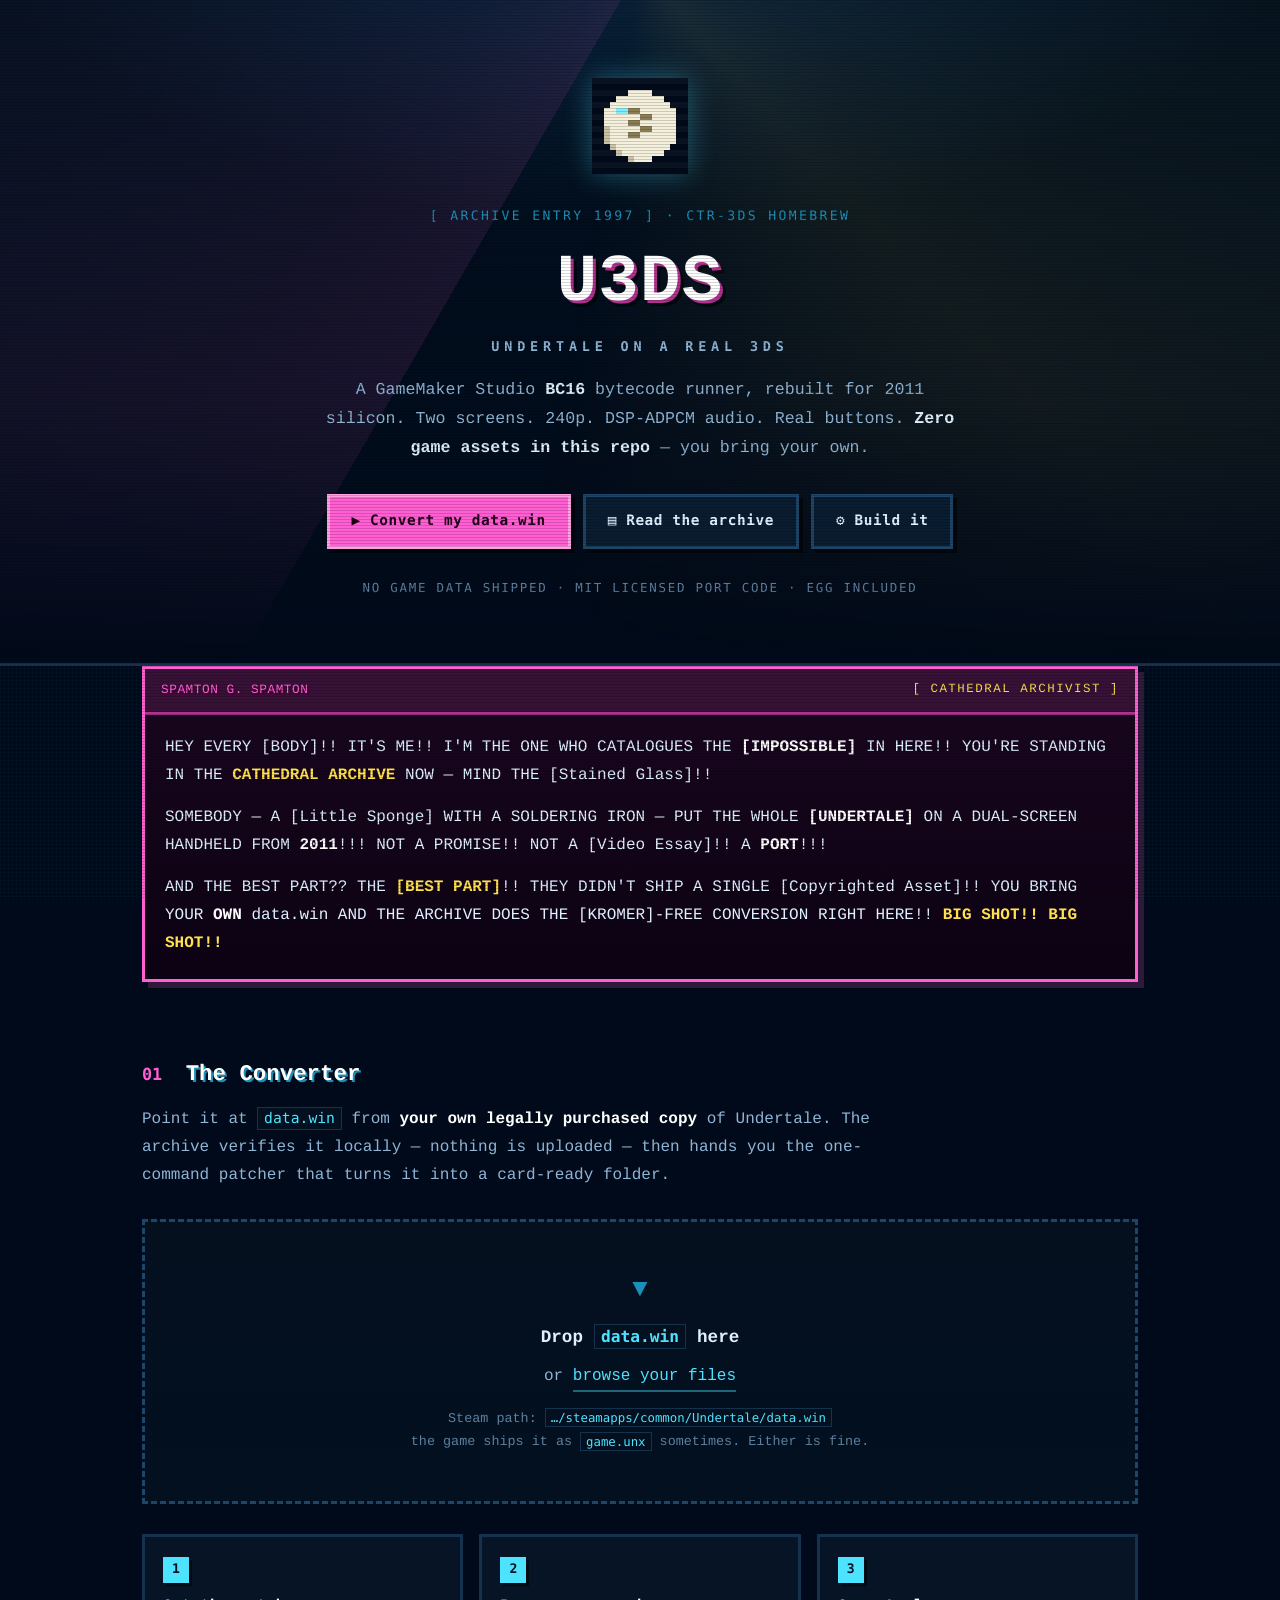
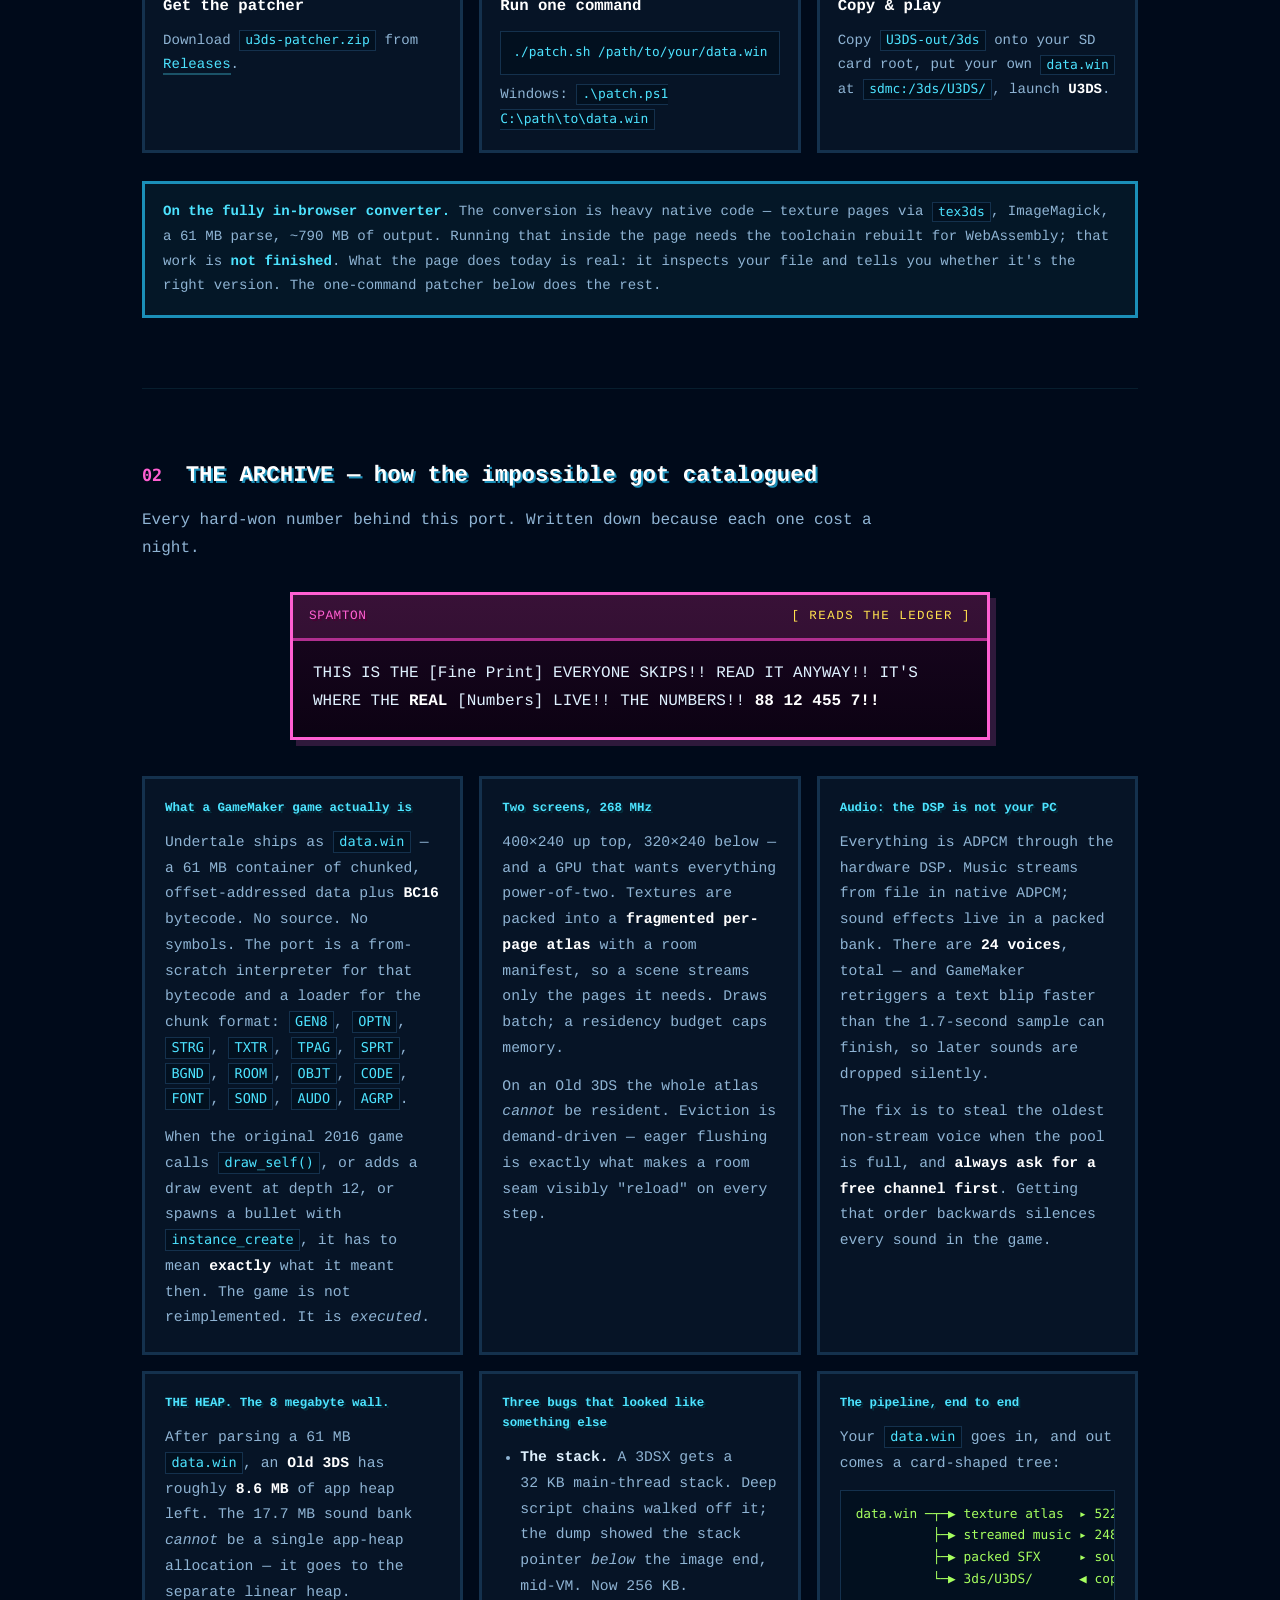
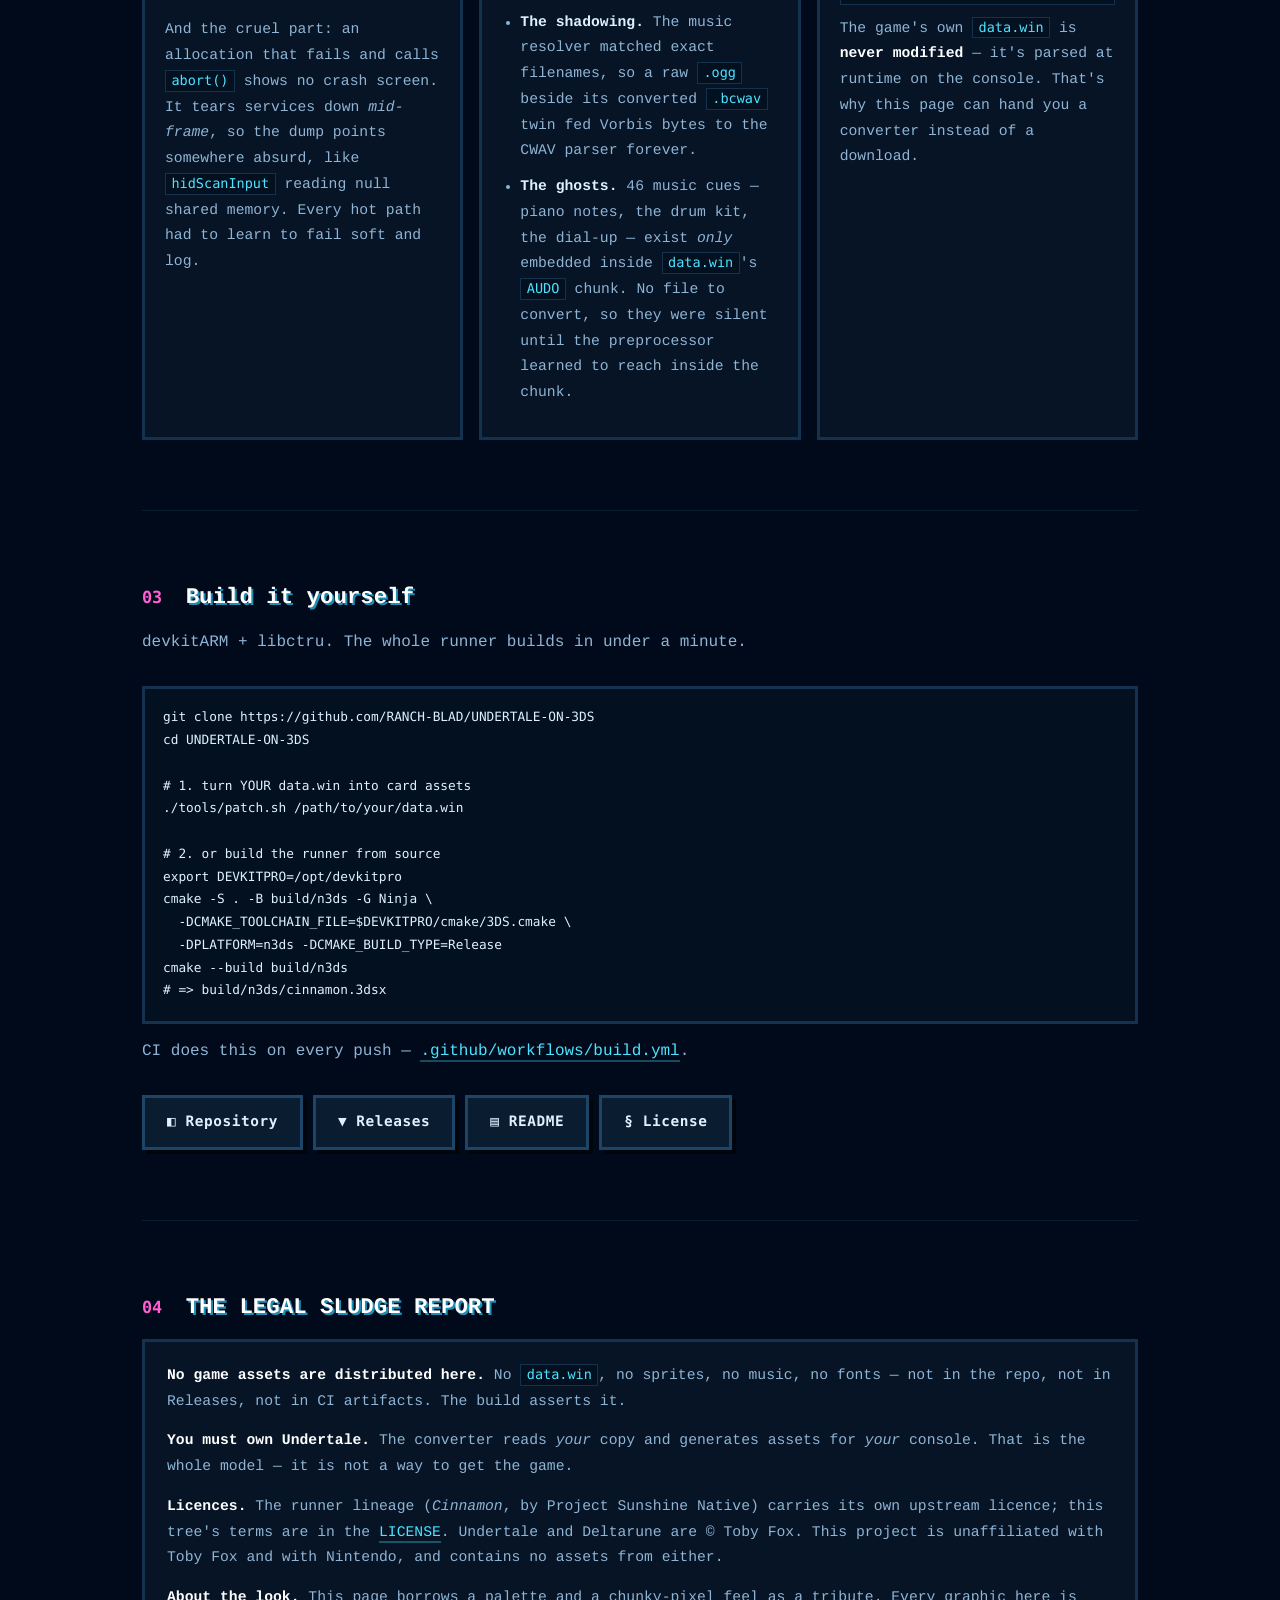
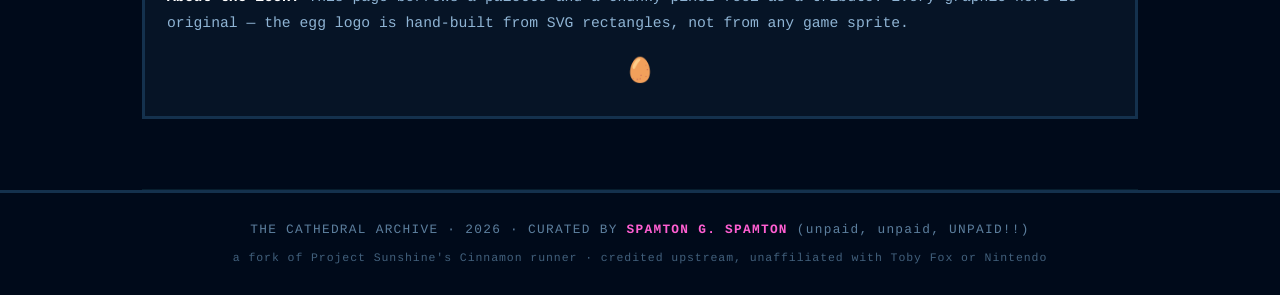
==== commit 80d324f3: "site: bundle a pixel font, U3DS-only header, upstream credit at the foot Font: the page now uses a p" ====
--- a/docs/index.html
+++ b/docs/index.html
@@ -17,7 +17,7 @@
 <header class="hero">
   <div class="hero-inner">
     <img class="logo" src="assets/logo.svg" alt="" width="96" height="96">
-    <p class="eyebrow">[ ARCHIVE ENTRY 1997 ] · PROJECT SUNSHINE × CINNAMON · CTR-3DS</p>
+    <p class="eyebrow">[ ARCHIVE ENTRY 1997 ] · CTR-3DS HOMEBREW</p>
     <h1>U3DS<span>UNDERTALE on a real 3DS</span></h1>
     <p class="lede">
       A GameMaker Studio <b>BC16</b> bytecode runner, rebuilt for 2011 silicon.
@@ -238,6 +238,7 @@
 
 <footer>
   <p>THE CATHEDRAL ARCHIVE · <span id="year"></span> · CURATED BY <b>SPAMTON G. SPAMTON</b> (unpaid, unpaid, UNPAID!!)</p>
+  <p class="fork">a fork of Project Sunshine's Cinnamon runner · credited upstream, unaffiliated with Toby Fox or Nintendo</p>
 </footer>
 
 <script src="assets/app.js"></script>
--- a/docs/assets/style.css
+++ b/docs/assets/style.css
@@ -28,18 +28,30 @@
   --gold:#e8c37a;
   --gold-d:#8a7135;
 
-  --px:"Press Start 2P",ui-monospace,"SF Mono",Menlo,Consolas,monospace;
-  --mono:ui-monospace,"SF Mono",Menlo,Consolas,"DejaVu Sans Mono",monospace;
-  --sans:"Inter",system-ui,-apple-system,"Segoe UI",Roboto,sans-serif;
-  --radius:2px;          /* pixel corners: square, no rounding */
+  /* Pixel display face: built from this project's own bitmap font table
+     (src/n3ds/main.c). No third-party font is bundled. */
+  --px:"U3DS Pixel",ui-monospace,"SF Mono",Menlo,Consolas,monospace;
+  --mono:"U3DS Pixel",ui-monospace,"SF Mono",Menlo,Consolas,"DejaVu Sans Mono",monospace;
+  --sans:"U3DS Pixel",ui-monospace,"SF Mono",Menlo,Consolas,monospace;
+  --radius:2px;
+}
+
+/* ── the bundled pixel face ─────────────────────────────────── */
+@font-face{
+  font-family:"U3DS Pixel";
+  src:url("u3ds-pixel.ttf") format("truetype");
+  font-weight:400;
+  font-style:normal;
+  font-display:swap;
 }
 
 *{box-sizing:border-box}
 html{scroll-behavior:smooth}
 body{
   margin:0;background:var(--void);color:var(--ink);
-  font-family:var(--sans);line-height:1.7;
+  font-family:var(--sans);line-height:1.75;
   -webkit-font-smoothing:none;font-smooth:never;
+  text-rendering:geometricPrecision;
   overflow-x:hidden;position:relative;
 }
 
@@ -90,7 +102,7 @@
 .logo{image-rendering:pixelated;width:96px;height:96px;margin:0 0 22px;
   filter:drop-shadow(0 0 14px rgba(77,227,255,.35))}
 .eyebrow{
-  font-family:var(--mono);font-size:.7rem;letter-spacing:.24em;color:var(--cyan-d);
+  font-family:var(--mono);font-size:.82rem;letter-spacing:.18em;color:var(--cyan-d);
   margin:0 0 20px;text-transform:uppercase;
 }
 .hero h1{
@@ -122,7 +134,7 @@
   text-shadow:none;
 }
 .btn-primary:hover{background:#ff86dd;color:#20001a}
-.banner-note{margin:28px 0 0;font-family:var(--mono);font-size:.68rem;letter-spacing:.2em;color:var(--dimmer)}
+.banner-note{margin:28px 0 0;font-family:var(--mono);font-size:.78rem;letter-spacing:.14em;color:var(--dimmer)}
 
 /* ── layout ─────────────────────────────────────────────────── */
 main{max-width:1040px;margin:0 auto;padding:0 22px;position:relative;z-index:2}
@@ -147,7 +159,7 @@
   padding:10px 16px;background:rgba(255,95,210,.13);border-bottom:3px solid var(--magenta-d);
 }
 .spamton-name{font-family:var(--px);font-size:.8rem;letter-spacing:.04em;color:var(--magenta);text-shadow:2px 2px 0 #4a0033}
-.spamton-tag{font-family:var(--mono);font-size:.66rem;letter-spacing:.16em;color:var(--yellow)}
+.spamton-tag{font-size:.78rem;letter-spacing:.12em;color:var(--yellow)}
 .spamton-body{padding:18px 20px 22px}
 .spamton-body p{margin:0 0 14px}
 .spamton-body p:last-child{margin-bottom:0}
@@ -168,7 +180,7 @@
 .drop-icon{font-size:1.6rem;color:var(--cyan-d);margin-bottom:10px;font-family:var(--px)}
 .drop-title{margin:0;font-size:1.1rem;font-weight:700}
 .drop-sub{margin:8px 0 0;color:var(--dim)}
-.drop-hint{margin:16px 0 0;font-size:.8rem;color:var(--dimmer)}
+.drop-hint{margin:16px 0 0;font-size:.84rem;color:var(--dimmer)}
 .link{
   background:none;border:0;border-bottom:2px solid rgba(77,227,255,.4);
   color:var(--cyan);cursor:pointer;font:inherit;padding:0;
@@ -200,7 +212,7 @@
 .step pre{margin:10px 0 0}
 .step pre code{
   display:block;padding:10px 12px;background:#02101f;border:1px solid var(--line);
-  overflow-x:auto;font-size:.76rem;
+  overflow-x:auto;font-size:.8rem;
 }
 .notice{
   margin-top:28px;padding:16px 18px;
@@ -225,7 +237,7 @@
 .card li b{color:var(--ink)}
 .flow{
   background:#02101f;border:1px solid var(--line);
-  padding:13px 15px;overflow-x:auto;font-size:.74rem;color:var(--lime);
+  padding:13px 15px;overflow-x:auto;font-size:.8rem;color:var(--lime);
   margin:0 0 12px;font-family:var(--mono);line-height:1.7;
 }
 
@@ -243,8 +255,14 @@
 footer{
   border-top:3px solid var(--line);padding:26px 22px;text-align:center;position:relative;z-index:2;
 }
-footer p{margin:0;font-family:var(--mono);font-size:.7rem;letter-spacing:.12em;color:var(--dimmer)}
+footer p{margin:0;font-size:.8rem;letter-spacing:.1em;color:var(--dimmer)}
 footer b{color:var(--magenta)}
+footer .fork{
+  margin-top:8px;
+  font-size:.72rem;
+  letter-spacing:.08em;
+  color:#41607c;
+}
 
 @media (max-width:600px){
   .hero-inner{padding:56px 16px 44px}
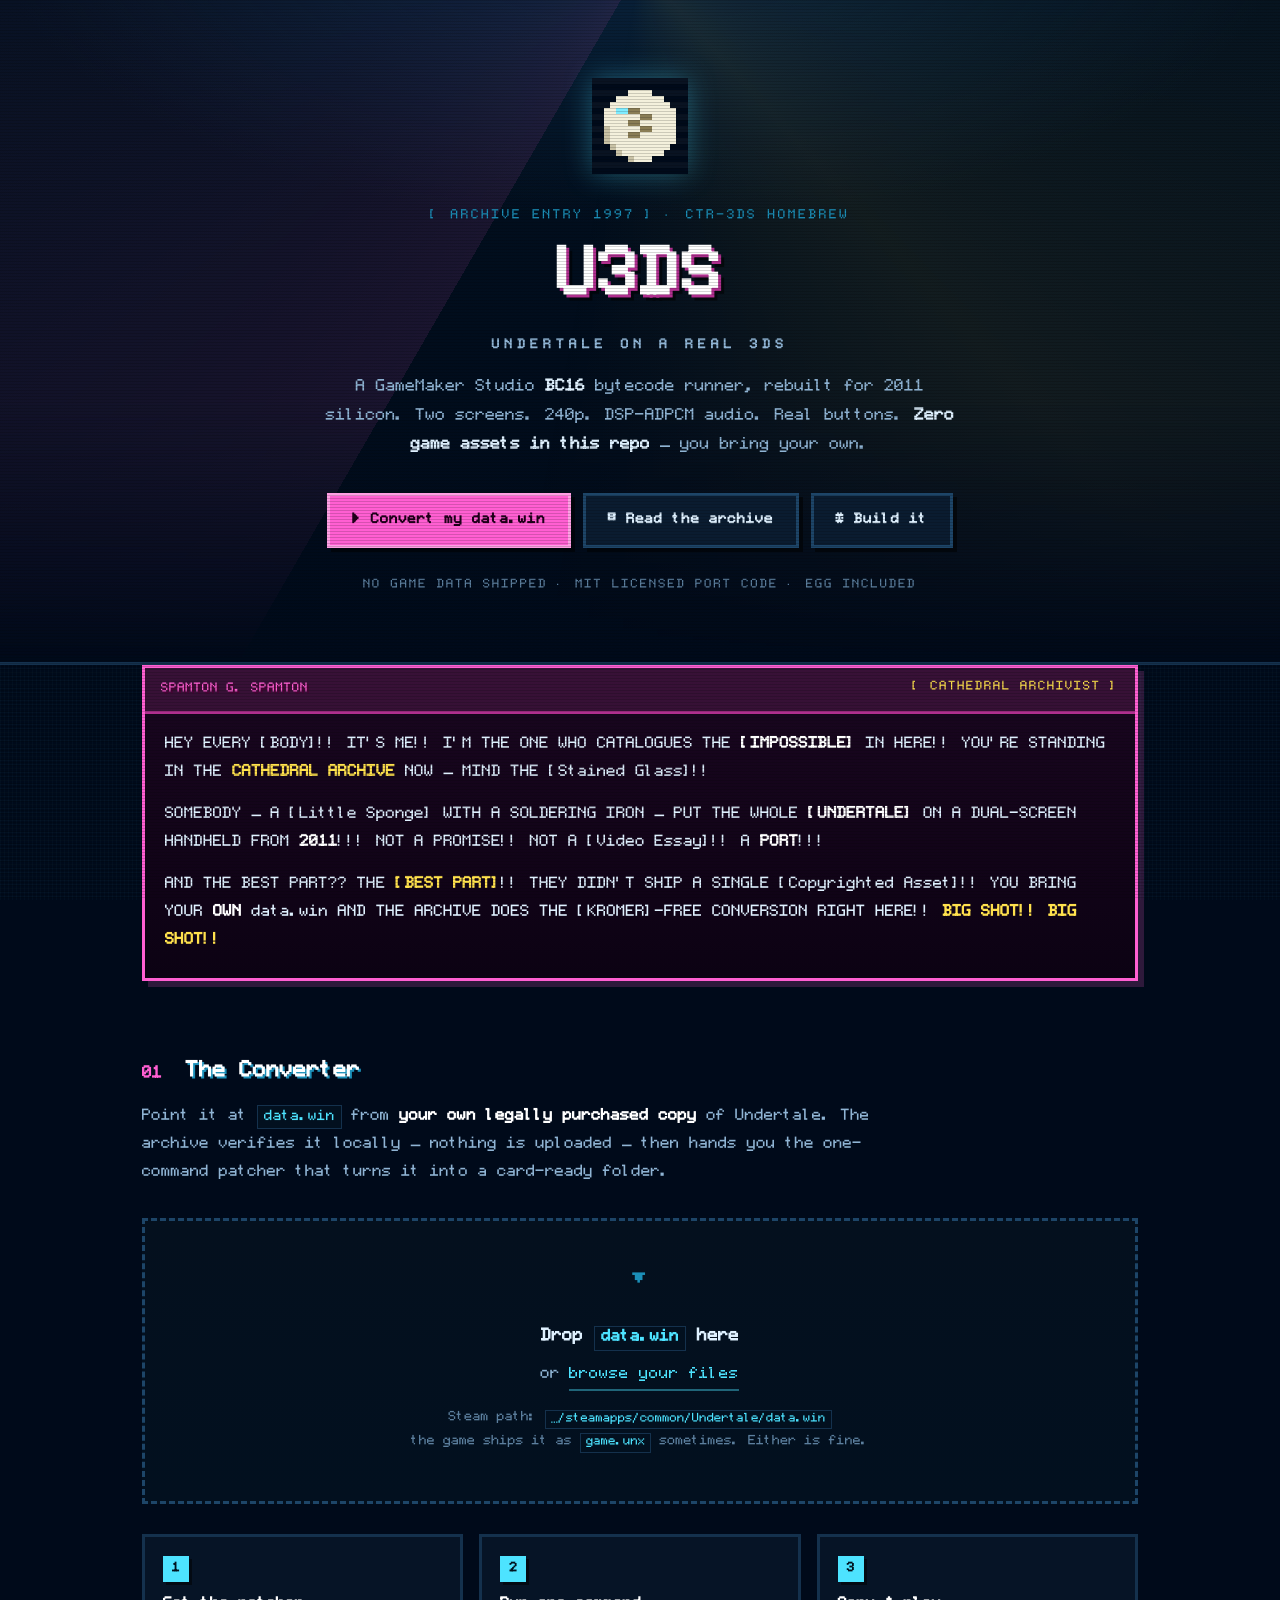
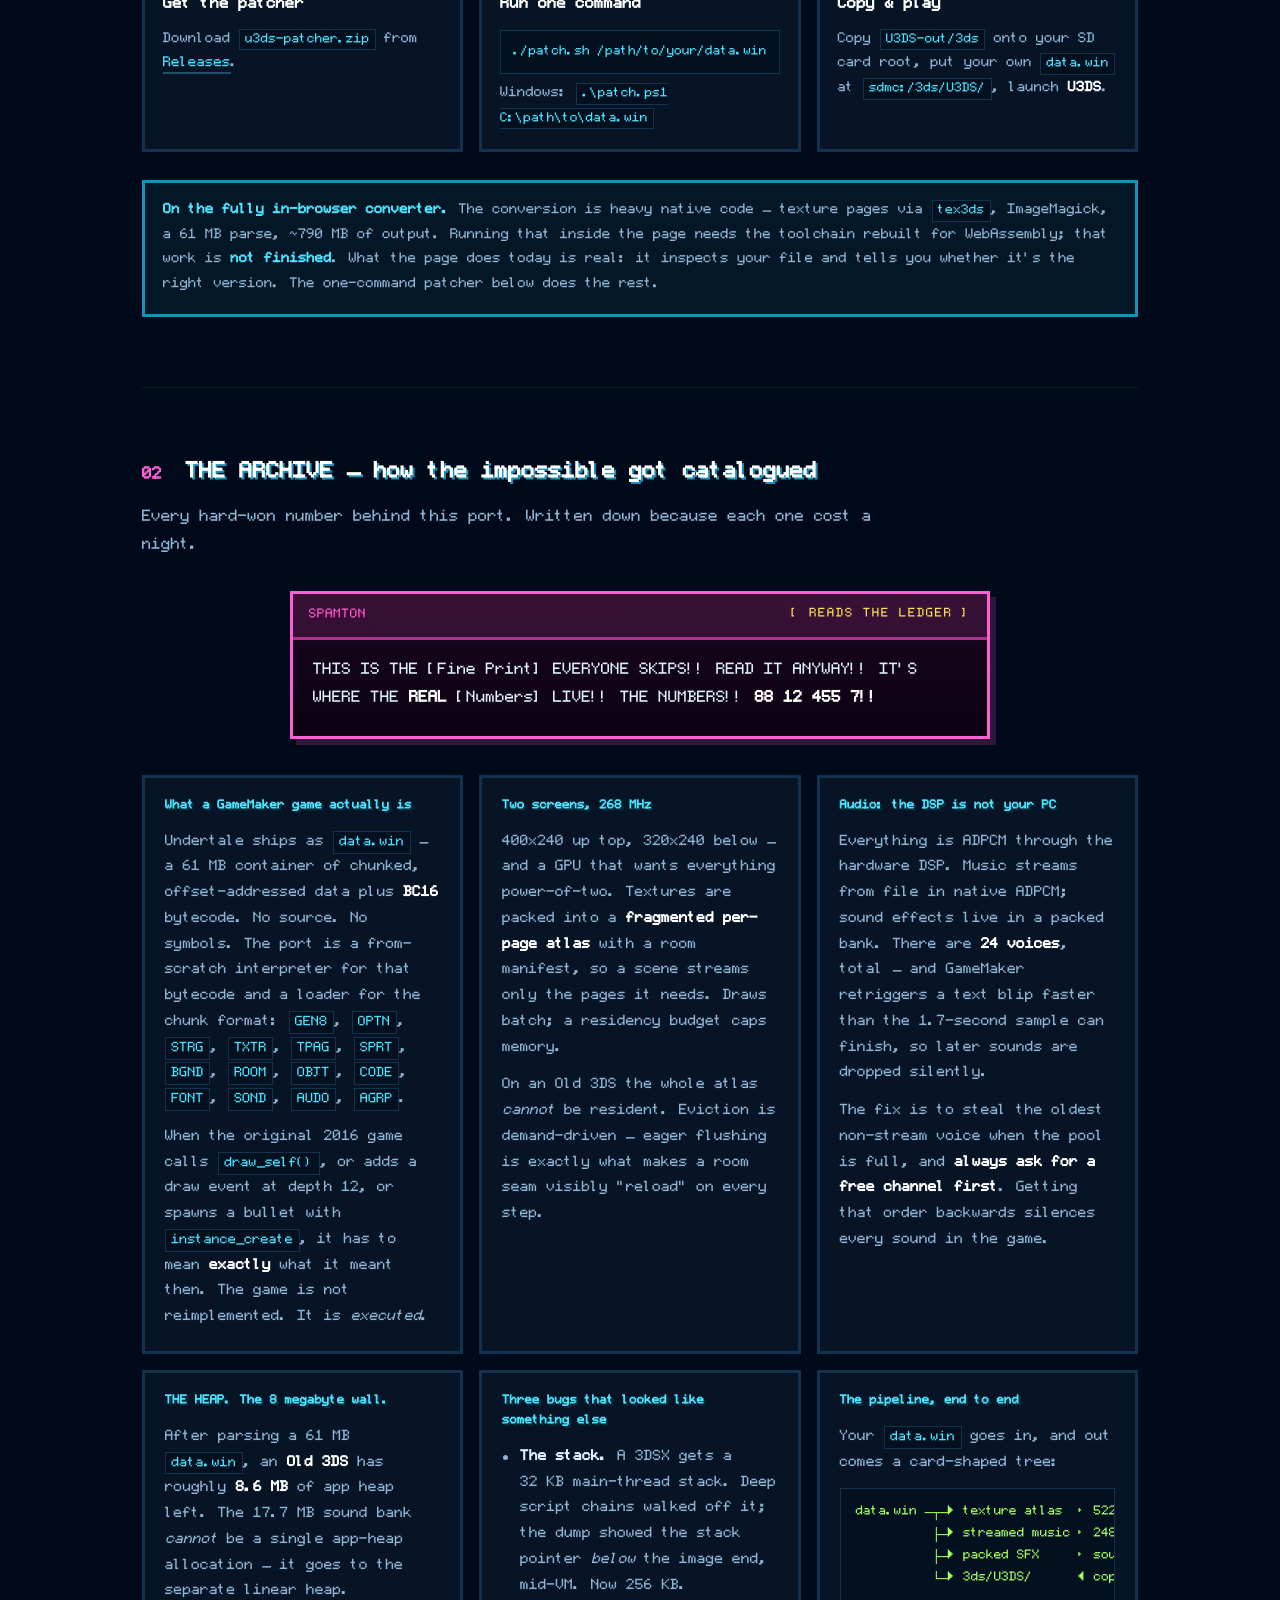
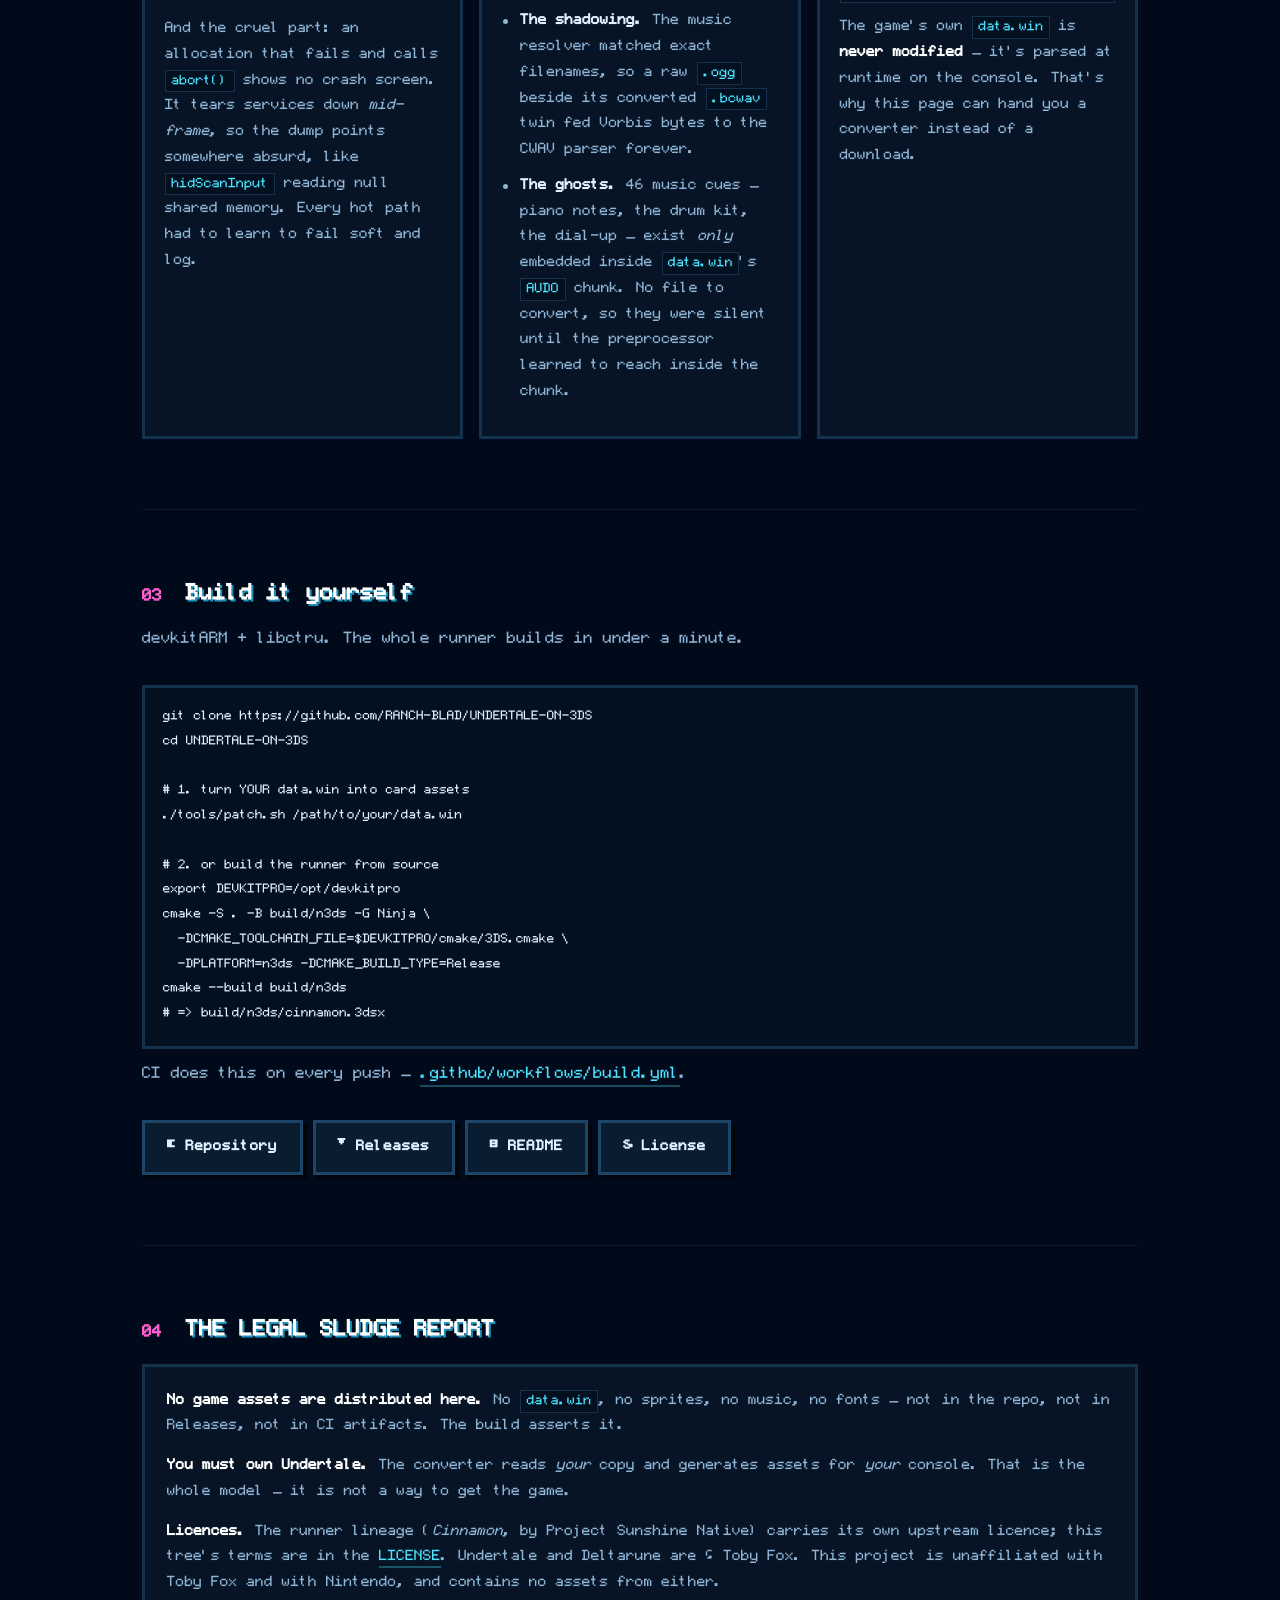
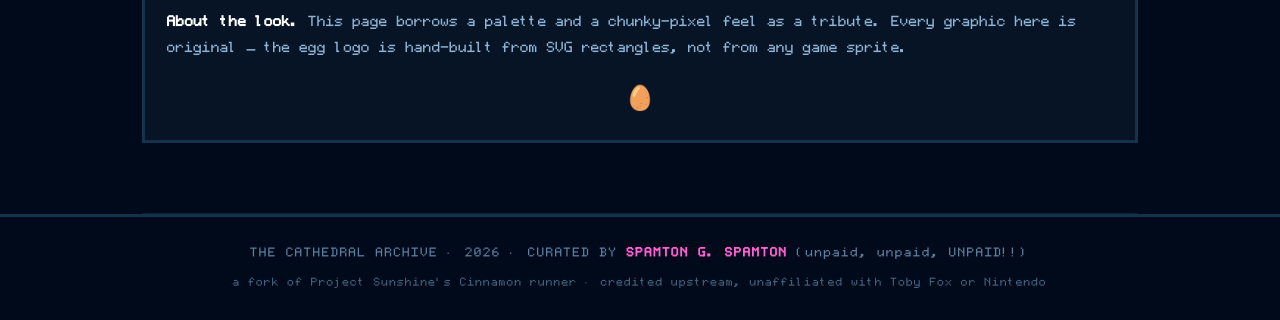
==== commit 2f191283: "site: version the font and stylesheet URLs A failed font load is cached by URL, so once the sanitize" ====
--- a/docs/index.html
+++ b/docs/index.html
@@ -6,7 +6,7 @@
 <title>U3DS — UNDERTALE on 3DS · the cathedral archive</title>
 <meta name="description" content="UNDERTALE running natively on old 3DS/2DS homebrew. Bring your own data.win. Convert, copy, play.">
 <meta name="theme-color" content="#000a1a">
-<link rel="stylesheet" href="assets/style.css">
+<link rel="stylesheet" href="assets/style.css?v=4">
 <link rel="icon" href="assets/logo.svg" type="image/svg+xml">
 </head>
 <body>
--- a/docs/assets/style.css
+++ b/docs/assets/style.css
@@ -39,7 +39,8 @@
 /* ── the bundled pixel face ─────────────────────────────────── */
 @font-face{
   font-family:"U3DS Pixel";
-  src:url("u3ds-pixel.ttf") format("truetype");
+  /* version query: busts cached font failures when the file is rebuilt */
+  src:url("u3ds-pixel.ttf?v=4") format("truetype");
   font-weight:400;
   font-style:normal;
   font-display:swap;
